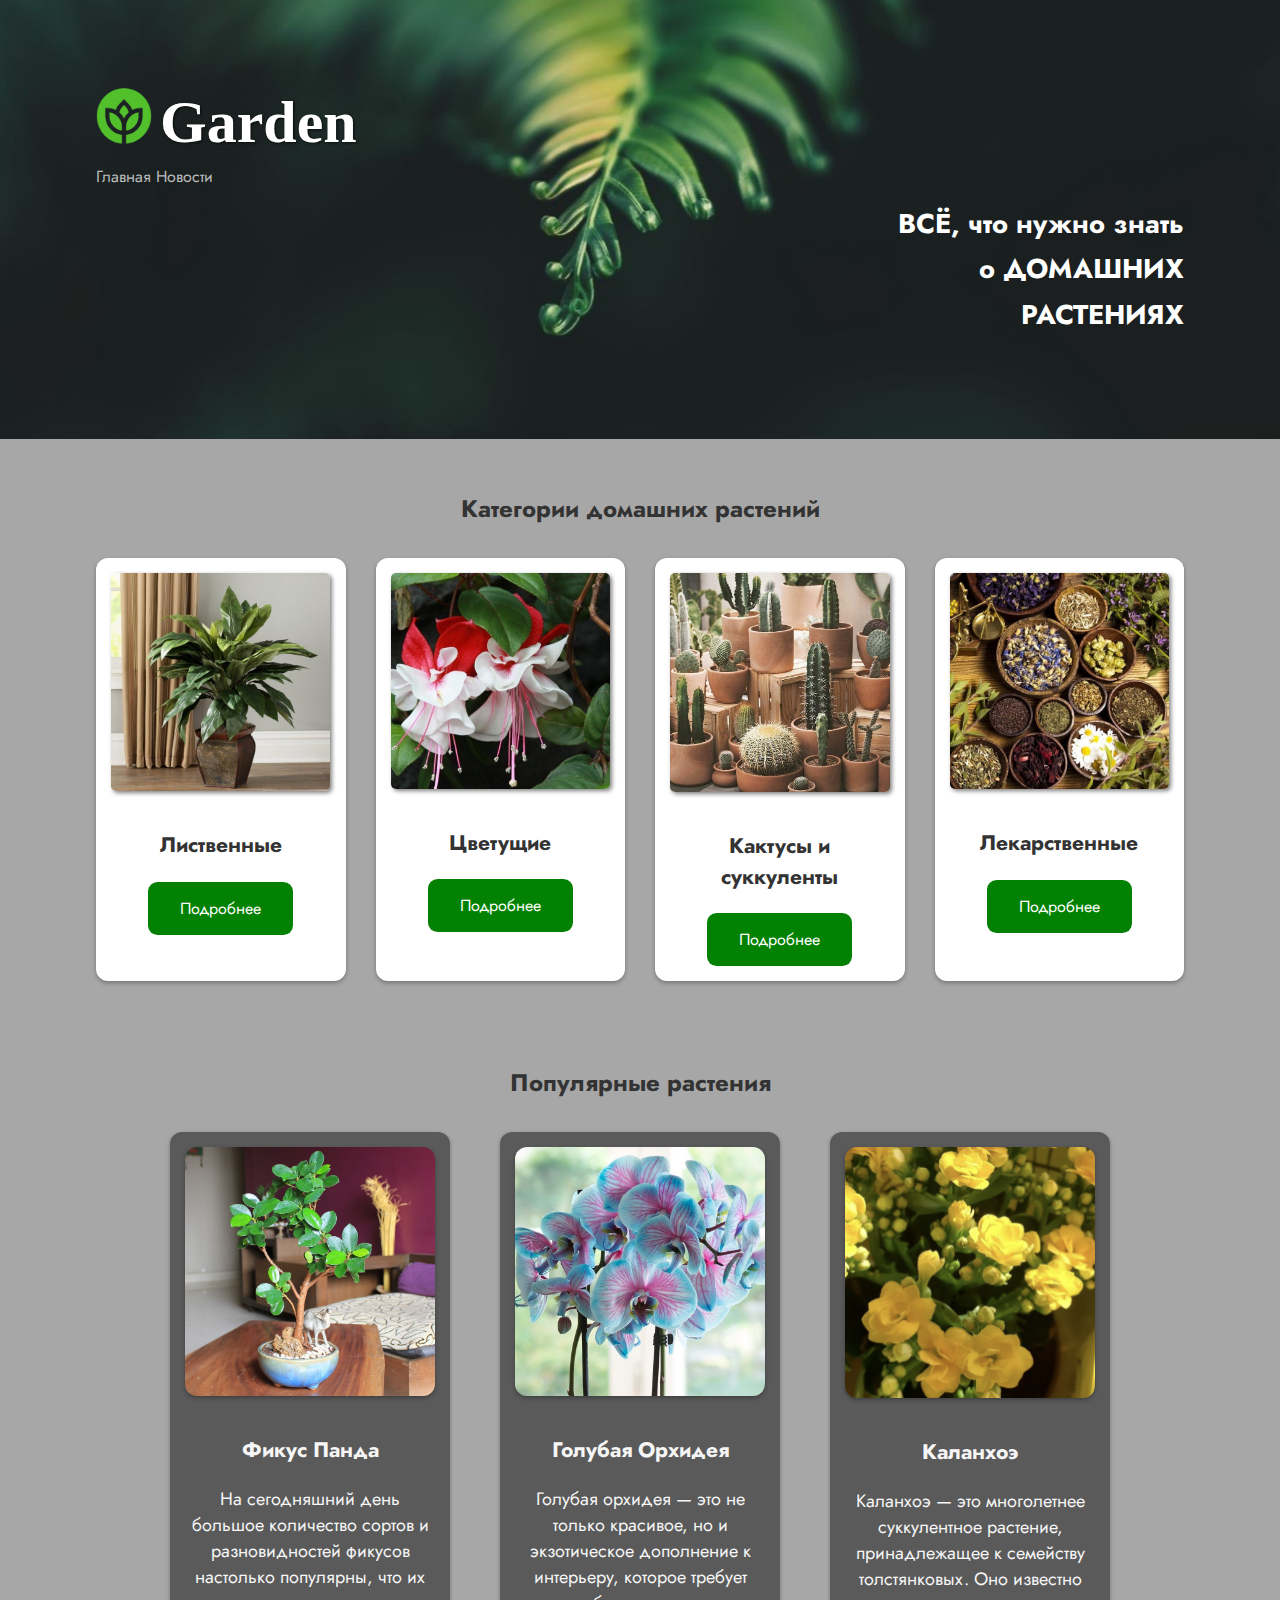
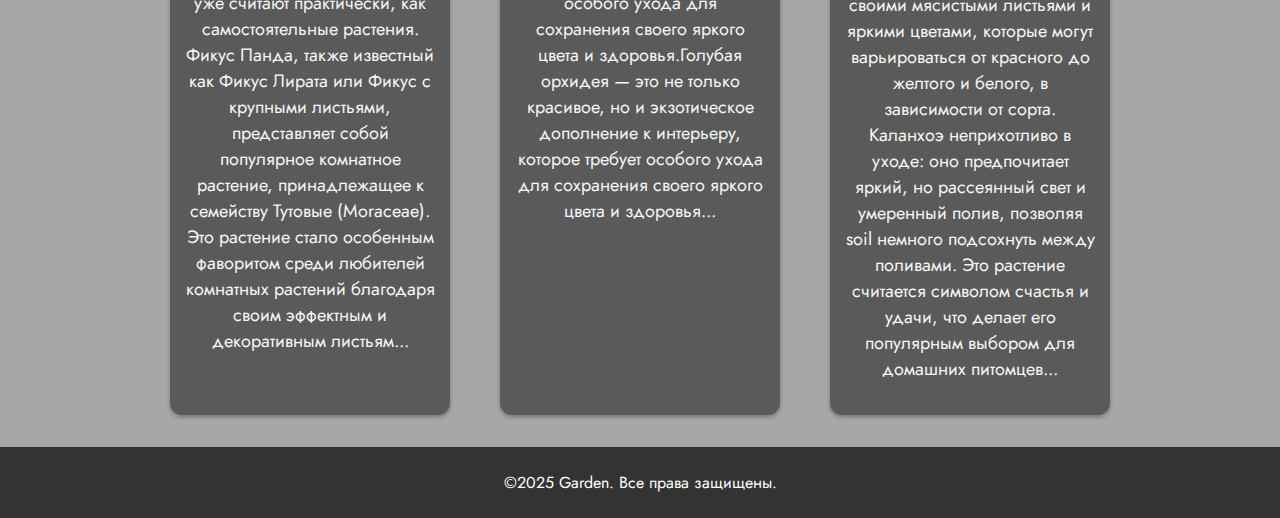
==== index.html @ 59603a70 "course2" ====
<!DOCTYPE html>
<html lang="ru">
<head>
    <meta charset="UTF-8">
    <meta name="viewport" content="width=device-width, initial-scale=1.0">
    <title>Garden</title>
    <link rel="preconnect" href="https://fonts.googleapis.com">
    <link rel="preconnect" href="https://fonts.gstatic.com" crossorigin>
    <link href="https://fonts.googleapis.com/css2?family=Jost:ital,wght@0,100..900;1,100..900&display=swap" rel="stylesheet">
    <link rel="stylesheet" href="style.css">
    <link rel="icon" href="logo.png" type="logo">
</head>
<body>
    <header class="border">
        <div class="container">
            <div class="imagedragons">
                <img src="logo.png" alt="Логотип">
                <h1>Garden</h1>
            </div>
            <nav>
                <a href="index.html">Главная</a>
                <a href="news.html">Новости</a>
            </nav>
            <div class="prosto">
                <h3>ВСЁ, что нужно знать</h3>
                <h3>о ДОМАШНИХ</h3>
                <h3>РАСТЕНИЯХ</h3>
            </div>
        </div>
    </header>

    <main>
        <section class="popular">
            <div class="container">
                <h2>Категории домашних растений</h2>
                <div class="plant-list">
                    <div class="plant-card">
                        <img src="лиственнное.jpg" alt="Растение 1">
                        <h3>Лиственные</h3>
                        <p></p>
                        <a href="listv.html">Подробнее</a>
                    </div>
                    <div class="plant-card2">
                        <img src="цветущие.jpg" alt="Растение 2">
                        <h3>Цветущие</h3>
                        <p></p>
                        <a href="listv2.html">Подробнее</a>
                    </div>
                    <div class="plant-card3">
                        <img src="кактусы.jpg" alt="Растение 3">
                        <h3>Кактусы и суккуленты</h3>
                        <p></p>
                        <a href="listv3.html">Подробнее</a>
                    </div>
                    <div class="plant-card4">
                        <img src="лечебные.jpeg" alt="Растение 3">
                        <h3>Лекарственные</h3>
                        <p></p>
                        <a href="listv4.html">Подробнее</a>
                    </div>
                </div>
            </div>
        </section>

        <section class="popular">
            <div class="container">
                <h2>Популярные растения</h2>
                <div class="plant-list1">
                    <div class="plant-card1">
                        <img src="фикус.jpg" alt="Растение 1">
                        <h3>Фикус Панда</h3>
                        <p>На сегодняшний день большое количество сортов и разновидностей фикусов настолько популярны, что их уже считают практически, как самостоятельные растения. Фикус Панда, также известный как Фикус Лирата или Фикус с крупными листьями, представляет собой популярное комнатное растение, принадлежащее к семейству Тутовые (Moraceae). Это растение стало особенным фаворитом среди любителей комнатных растений благодаря своим эффектным и декоративным листьям...</p>
                    </div>
                    <div class="plant-card21">
                        <img src="архидея.jpg" alt="Растение 2">
                        <h3>Голубая Орхидея</h3>
                        <p>Голубая орхидея — это не только красивое, но и экзотическое дополнение к интерьеру, которое требует особого ухода для сохранения своего яркого цвета и здоровья.Голубая орхидея — это не только красивое, но и экзотическое дополнение к интерьеру, которое требует особого ухода для сохранения своего яркого цвета и здоровья...</p>
                    </div>
                    <div class="plant-card31">
                        <img src="каланхоэ.png" alt="Растение 3">
                        <h3>Каланхоэ</h3>
                        <p>Каланхоэ — это многолетнее суккулентное растение, принадлежащее к семейству толстянковых. Оно известно своими мясистыми листьями и яркими цветами, которые могут варьироваться от красного до желтого и белого, в зависимости от сорта. Каланхоэ неприхотливо в уходе: оно предпочитает яркий, но рассеянный свет и умеренный полив, позволяя soil немного подсохнуть между поливами. Это растение считается символом счастья и удачи, что делает его популярным выбором для домашних питомцев...</p>
                    </div>
                </div>
            </div>
        </section>
    </main>

    <footer>
        <div class="container">
            <p>&copy;2025 Garden. Все права защищены.</p>
        </div>
    </footer>
</body>
</html>
---- style.css ----
body {
    margin: 0;
    padding: 0;
    background-color: #f4f4f4;
    color: #333;
    font-family: 'Jost', sans-serif;
}

.container {
    width: 85%;
    margin: 0 auto;
    max-width: 1300px;
}

a {
    text-decoration: none;
    color: #007BFF;
}

a:hover {
    text-decoration: underline;
}

.border img {
    height: 3.5rem;
    width: 3.5rem;
}

.imagedragons {
    display: flex;
    flex-direction: row;
}

.imagedragons h1 {
    margin-left: 8px;
    font-size: 60px;
    font-family:'Times New Roman', Times, serif;
    text-shadow: 1px 1px 3px rgba(0, 0, 0, 0.7);
}

.prosto h3{
    color: #ffffff;
    text-align: right;
    margin-left: 4rem;
    line-height: 18px;
    font-size: 1.7rem;
}

header {
    background-image: url("plant_leaf_carved_137253_1920x1080.jpg");
    background-repeat: no-repeat;
    background-size: cover;
    color: white;
    padding: 5.5rem 0;
}

header h1 {
    margin: 0;
    font-size: 4rem;
}

header nav {
    margin-top: 0.5rem;
}

header nav a {
    color: #bcbcbc;
    margin-left: 0rem; /*хуйня для дибилов нахуй*/
    line-break: 5rem;
}

main {
    background-color: #a7a7a7;
}

.popular, .news  {
    padding: 2rem 0;
}

.popular h2, .news h2 {
    text-align: center;
    margin-bottom: 2rem;
}

.popular1, .news {
    padding: 2rem 5rem 5% 5rem;
}
  
.popular1 h2, .news h2 {
    text-align: center;
    margin-bottom: 1.5rem;
}
  

.plant-list {
    display: flex;
    justify-content: left;
    flex-wrap: nowrap;
    gap: 30px;
}

.plant-list a {
    background-color: #028102;
    border-radius: 0.6rem;
    border: none;
    color: white;
    padding: 15px 32px;
    text-align: center;
    text-decoration: none;
    display: inline-block;
    font-size: 16px;
    transition: background-color 0.3s ease;
}

.plant-list a:hover {
    background-color: #025202;
}

.plant-card {
    background: #fff;
    border-radius: 12px;
    padding: 15px;
    width: 250px;
    box-shadow: 0 2px 4px rgba(0, 0, 0, 0.3);
    text-align: center;
    font-size: 18px;
}

.plant-card2 {
    background: #fff;
    border-radius: 12px;
    padding: 15px;
    width: 250px;
    box-shadow: 0 2px 4px rgba(0, 0, 0, 0.3);
    text-align: center;
    font-size: 18px;
}

.plant-card3 {
    background: #fff;
    border-radius: 12px;
    padding: 15px;
    width: 250px;
    box-shadow: 0 2px 4px rgba(0, 0, 0, 0.3);
    text-align: center;
    font-size: 18px;
}

.plant-card4 {
    background: #fff;
    border-radius: 12px;
    padding: 15px;
    width: 250px;
    box-shadow: 0 2px 4px rgba(0, 0, 0, 0.3);
    text-align: center;
    font-size: 18px;
}



.plant-list1 {
    display: flex;
    justify-content: center;
    flex-wrap: nowrap;
    gap: 50px;
}
.plant-card1 {
    background: #5a5a5a;
    border-radius: 12px;
    padding: 15px;
    width: 250px;
    box-shadow: 0 2px 4px rgba(0, 0, 0, 0.3);
    text-align: center;
    font-size: 18px;
    color: #f6f6f6;
}
.plant-card21 {
    background: #5a5a5a;
    border-radius: 12px;
    padding: 15px;
    width: 250px;
    box-shadow: 0 2px 4px rgba(0, 0, 0, 0.3);
    text-align: center;
    font-size: 18px;
    color: #f6f6f6;
}
.plant-card31 {
    background: #5a5a5a;
    border-radius: 12px;
    padding: 15px;
    width: 250px;
    box-shadow: 0 2px 4px rgba(0, 0, 0, 0.3);
    text-align: center;
    font-size: 18px;
    color: #f6f6f6;
}
.plant-card1 img {
    max-width: 100%;
    height: auto;
    border-radius: 12px;
    margin-bottom: 10px;
    box-shadow: 0 2px 4px rgba(0, 0, 0, 0.3);
}
.plant-card21 img {
    max-width: 100%;
    height: auto;
    border-radius: 12px;
    margin-bottom: 10px;
    box-shadow: 0 2px 4px rgba(0, 0, 0, 0.3);
}
.plant-card31 img {
    max-width: 100%;
    height: auto;
    border-radius: 12px;
    margin-bottom: 10px;
    box-shadow: 0 2px 4px rgba(0, 0, 0, 0.3);
}



.plant-card img {
    max-width: 100%;
    height: auto;
    border-radius: 5px;
    margin-bottom: 10px;
    box-shadow: 2px 2px 4px rgba(0, 0, 0, 0.5);
}

.plant-card2 img {
    max-width: 100%;
    height: auto;
    border-radius: 5px;
    margin-bottom: 10px;
    box-shadow: 2px 2px 4px rgba(0, 0, 0, 0.5);
}

.plant-card3 img {
    max-width: 100%;
    height: auto;
    border-radius: 5px;
    margin-bottom: 10px;
    box-shadow: 2px 2px 4px rgba(0, 0, 0, 0.5);
}

.plant-card4 img {
    max-width: 100%;
    height: auto;
    border-radius: 5px;
    margin-bottom: 10px;
    box-shadow: 2px 2px 4px rgba(0, 0, 0, 0.5);
}

.news-list {
    display: flex;
    justify-content: space-around;
    flex-wrap: wrap;
    gap: 30px;
}

.news-item {
    background: #fff;
    border-radius: 15px;
    padding: 15px;
    width: 450px;
    box-shadow: 1px 2px 4px rgba(0, 0, 0, 0.3);
}

.news-item a {
    background-color: #028102;
    border-radius: 0.4rem;
    border: none;
    color: white;
    padding: 15px 32px;
    text-align: center;
    text-decoration: none;
    display: inline-block;
    font-size: 18px;
    box-shadow: 1px 2px 4px rgba(0, 0, 0, 0.3);
    font-family: 'Jost', sans-serif;
    transition: background-color 0.3s ease;
}

.news-item a:hover{
    background-color: #005500;
}

.news-item h3{
    font-size: 1.5rem;
}

footer {
    background: #333;
    color: white;
    text-align: center;
    padding: 0.5rem 0;
}

.popular1 .container{
    background-color: white;
    width: 85%;
    margin: 20px 20px;
    max-width: 1300px;
    padding: 30px;
    border-radius: 20px;
    text-indent: 20px;
    text-align: justify;
}
.popular1 .container img{
    height: 300px;
    width: 400px;
    float: left;
    margin-right: 40px;
    margin-top: 40px;
    border-radius: 15px;
    box-shadow: 1px 2px 4px rgba(0, 0, 0, 0.5);
}

.popular1 .container p{
    font-size: 20px;
}

.popular1 .container1{
    background-color: white;
    width: 85%;
    max-width: 1300px;
    border-radius: 20px;
}

.popular1 .container1 img{
    height: 200px;
    width: 300px;
    float: right;
    margin-left: 40px;
    border-radius: 15px;
    box-shadow: 1px 2px 4px rgba(0, 0, 0, 0.5);
    margin-bottom: 25px;
}

.popular1 .container1 p{
    font-size: 19px;
}
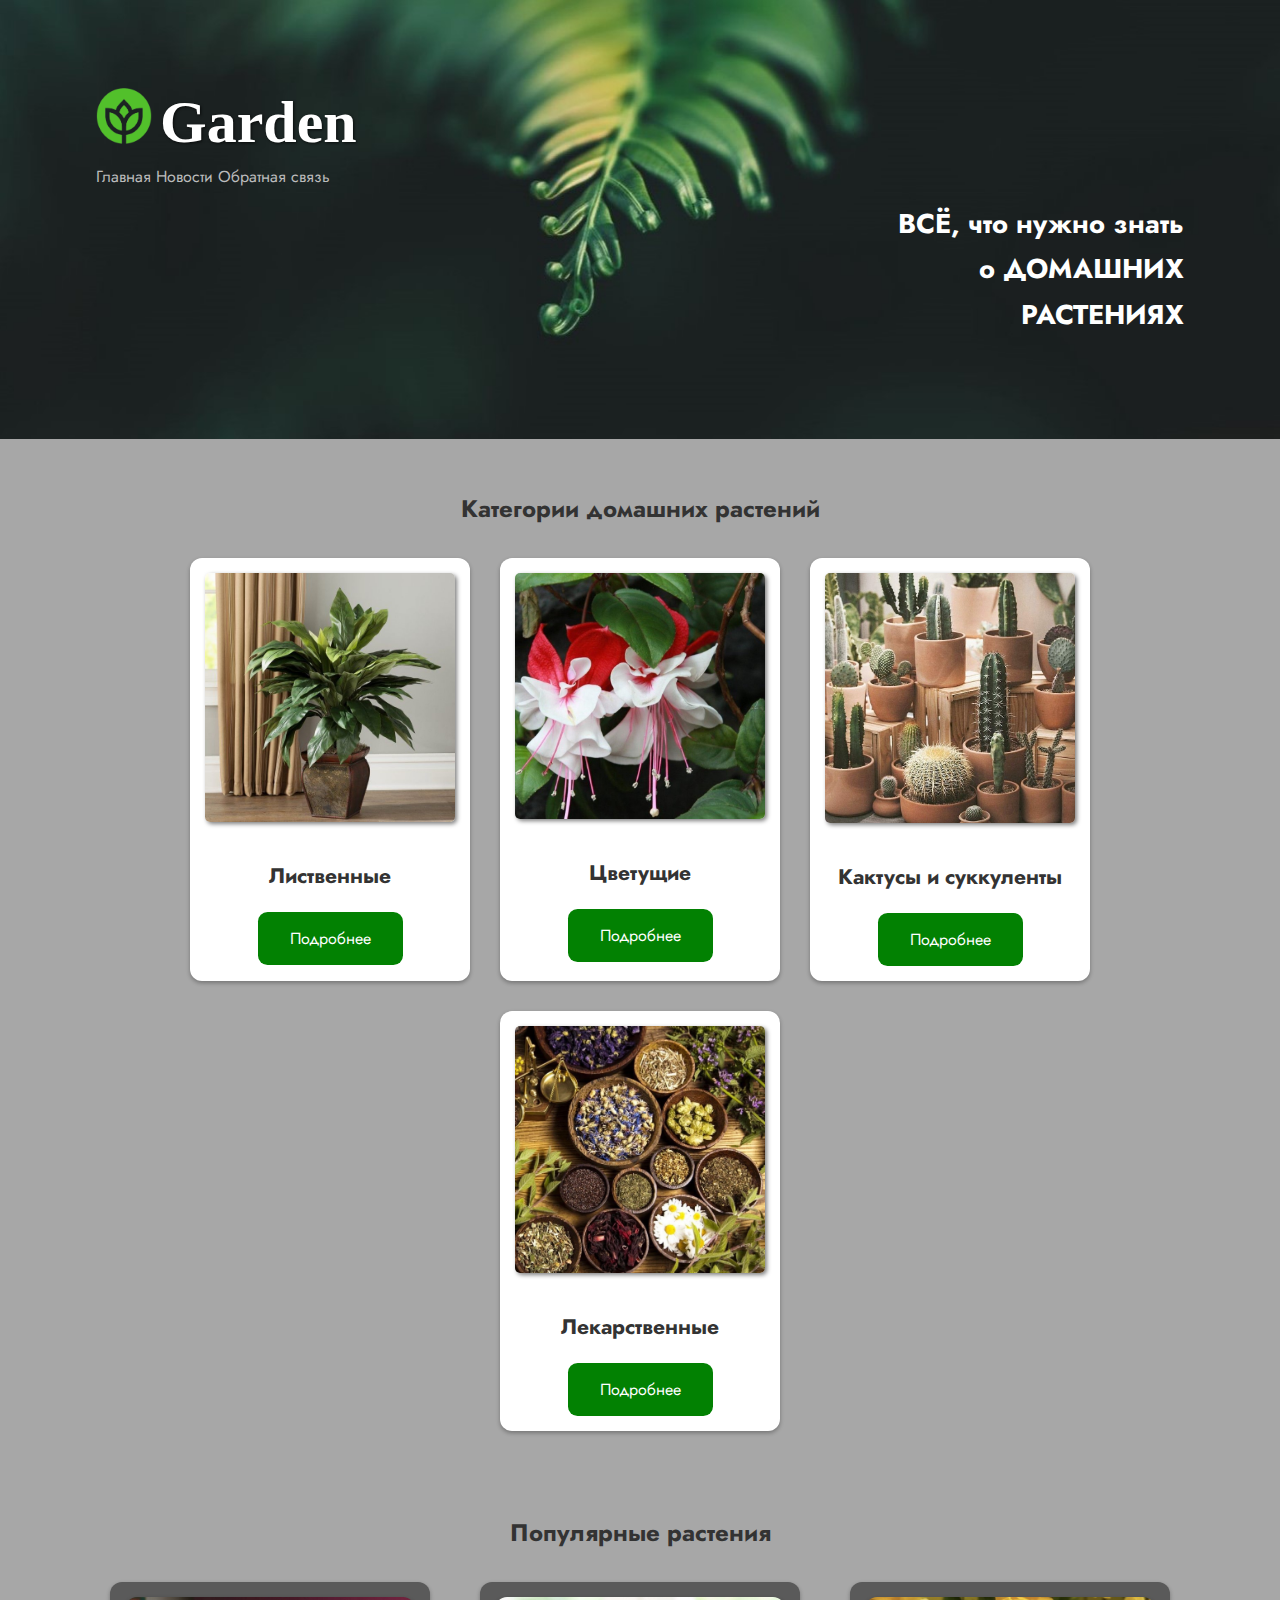
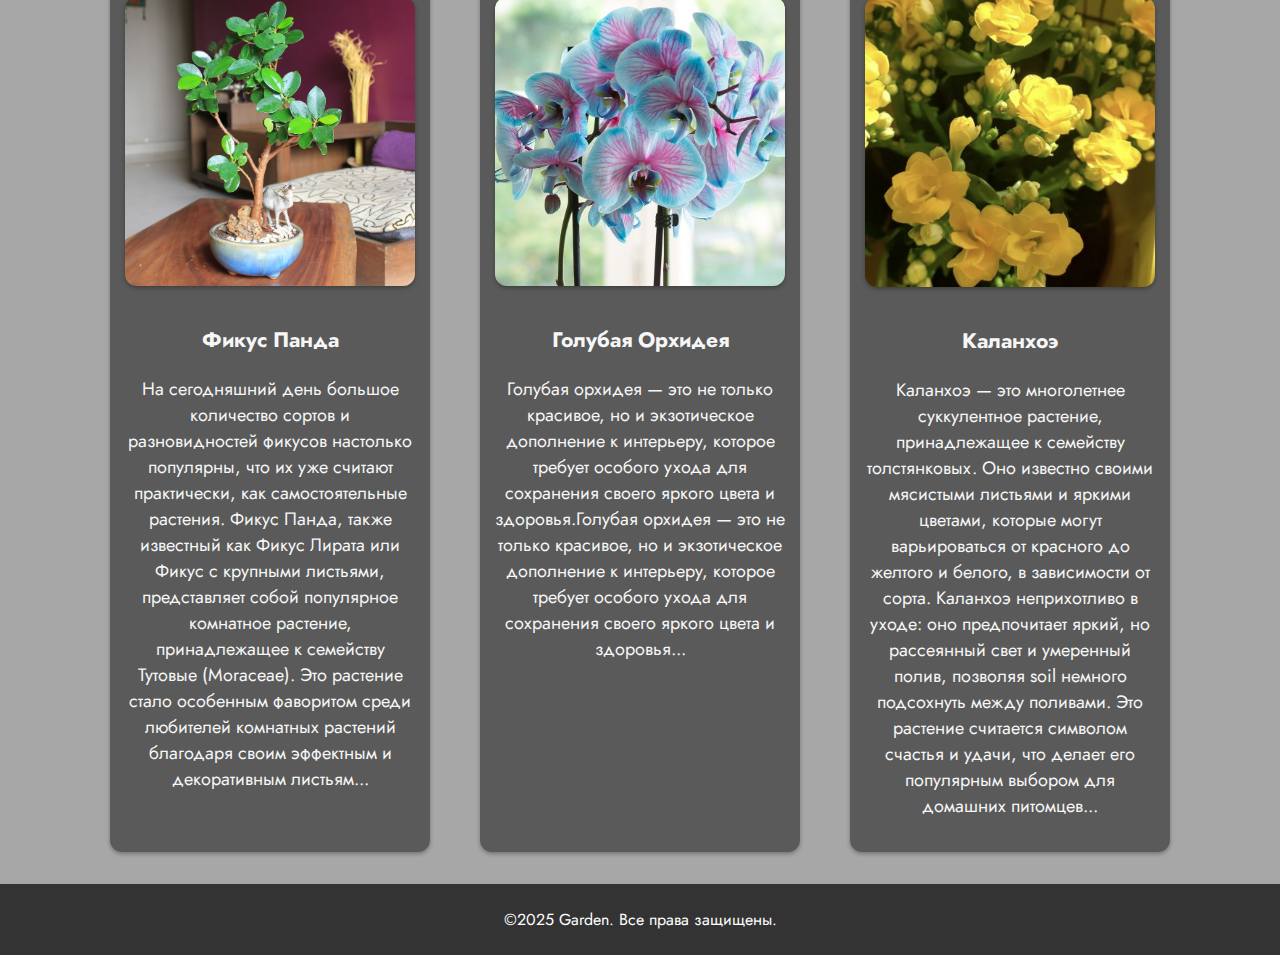
==== commit ff930f20: "course4" ====
--- a/index.html
+++ b/index.html
@@ -20,6 +20,7 @@
             <nav>
                 <a href="index.html">Главная</a>
                 <a href="news.html">Новости</a>
+                <a href="otz.html">Обратная связь</a>
             </nav>
             <div class="prosto">
                 <h3>ВСЁ, что нужно знать</h3>
--- a/style.css
+++ b/style.css
@@ -65,7 +65,7 @@
 
 header nav a {
     color: #bcbcbc;
-    margin-left: 0rem; /*хуйня для дибилов нахуй*/
+    margin-left: 0rem; 
     line-break: 5rem;
 }
 
@@ -94,8 +94,8 @@
 
 .plant-list {
     display: flex;
-    justify-content: left;
-    flex-wrap: nowrap;
+    justify-content: center;
+    flex-wrap: wrap;
     gap: 30px;
 }
 
@@ -161,14 +161,14 @@
 .plant-list1 {
     display: flex;
     justify-content: center;
-    flex-wrap: nowrap;
+    flex-wrap: wrap;
     gap: 50px;
 }
 .plant-card1 {
     background: #5a5a5a;
     border-radius: 12px;
     padding: 15px;
-    width: 250px;
+    width: 290px;
     box-shadow: 0 2px 4px rgba(0, 0, 0, 0.3);
     text-align: center;
     font-size: 18px;
@@ -178,7 +178,7 @@
     background: #5a5a5a;
     border-radius: 12px;
     padding: 15px;
-    width: 250px;
+    width: 290px;
     box-shadow: 0 2px 4px rgba(0, 0, 0, 0.3);
     text-align: center;
     font-size: 18px;
@@ -188,7 +188,7 @@
     background: #5a5a5a;
     border-radius: 12px;
     padding: 15px;
-    width: 250px;
+    width: 290px;
     box-shadow: 0 2px 4px rgba(0, 0, 0, 0.3);
     text-align: center;
     font-size: 18px;
@@ -338,4 +338,195 @@
 
 .popular1 .container1 p{
     font-size: 19px;
+}
+
+
+.popular1 .container2{
+    background-color: white;
+    width: 85%;
+    margin: 20px 20px;
+    max-width: 1300px;
+    padding: 30px;
+    border-radius: 20px;
+    text-indent: 20px;
+    text-align: justify;
+}
+
+.popular1 .container2 img{
+    height: 400px;
+    width: 400px;
+    float: left;
+    margin-right: 40px;
+    border-radius: 15px;
+    box-shadow: 1px 2px 4px rgba(0, 0, 0, 0.5);
+    margin-bottom: 25px;
+}
+
+.popular1 .container2 p{
+    font-size: 19px;
+}
+
+
+.popular1 .container3{
+    background-color: white;
+    width: 85%;
+    max-width: 1300px;
+    border-radius: 20px;
+}
+
+.popular1 .container3 img{
+    height: 300px;
+    width: 200px;
+    float: right;
+    margin-left: 40px;
+    border-radius: 15px;
+    box-shadow: 1px 2px 4px rgba(0, 0, 0, 0.5);
+
+}
+
+.popular1 .container3 p{
+    font-size: 19px;
+}
+
+.popular1 .container4{
+    background-color: white;
+    width: 85%;
+    max-width: 1300px;
+    border-radius: 20px;
+}
+
+.popular1 .container4 img{
+    height: 200px;
+    width: 230px;
+    float: right;
+    margin-left: 40px;
+    border-radius: 15px;
+    box-shadow: 1px 2px 4px rgba(0, 0, 0, 0.5);
+
+}
+
+.popular1 .container4 p{
+    font-size: 19px;
+}
+
+
+.popular1 .container5{
+    background-color: white;
+    width: 85%;
+    max-width: 1300px;
+    border-radius: 20px;
+}
+
+.popular1 .container5 img{
+    height: 200px;
+    width: 300px;
+    float: right;
+    margin-left: 40px;
+    border-radius: 15px;
+    box-shadow: 1px 2px 4px rgba(0, 0, 0, 0.5);
+
+}
+
+.popular1 .container5 p{
+    font-size: 19px;
+}
+
+.otz {
+    background-color: #a7a7a7;
+    display: flex;
+    justify-content: center;
+    align-items: center;
+    height: 100vh;
+    margin: 0;
+}
+
+.feedback-form {
+    background-color: #f4f4f4;
+    padding: 20px;
+    border-radius: 15px;
+    box-shadow: 0 0 10px rgba(0, 0, 0, 0.5);
+    width: 100%;
+    max-width: 400px;
+}
+
+.feedback-form h2 {
+    text-align: center;
+    margin-bottom: 20px;
+    color: #333;
+}
+
+.feedback-form label {
+    display: block;
+    margin-bottom: 4px;
+    color: #555;
+    font-size: 18px;
+}
+
+.feedback-form input[type="text"],
+.feedback-form input[type="email"],
+.feedback-form textarea {
+    width: 100%;
+    padding: 3px;
+    margin-bottom: 15px;
+    border: 1px solid #ccc;
+    border-radius: 5px;
+    font-size: 16px;
+}
+
+.feedback-form textarea {
+    resize: none;
+    height: 200px;
+}
+
+.feedback-form input[type="submit"] {
+    width: 100%;
+    padding: 10px;
+    background-color: #28a745;
+    border: none;
+    border-radius: 10px;
+    color: #fff;
+    font-size: 16px;
+    cursor: pointer;
+    transition: background-color 0.3s ease;
+}
+
+.feedback-form input[type="submit"]:hover {
+    background-color: #218838;
+}
+
+.feedback-form .rating {
+    display: flex;
+    justify-content:space-between;
+    margin-bottom: 15px;
+    direction: ltr;
+    flex-direction: row-reverse;
+}
+
+.feedback-form .rating label {
+    cursor: pointer;
+    font-size: 24px;
+    color: #ccc;
+    order: 1;
+}
+
+.feedback-form .rating input[type="radio"] {
+    display: none;
+}
+
+.feedback-form .rating input[type="radio"]:checked ~ label {
+    color: #ffc107;
+}
+
+.feedback-form .rating label:hover,
+.feedback-form .rating label:hover ~ label {
+    color: #ffc107;
+}
+
+.otz1 {
+    background-color: #a7a7a7;
+    display: flex;
+    justify-content: center;
+    align-items: center;
+    height: 35vh;
+    margin: 0;
 }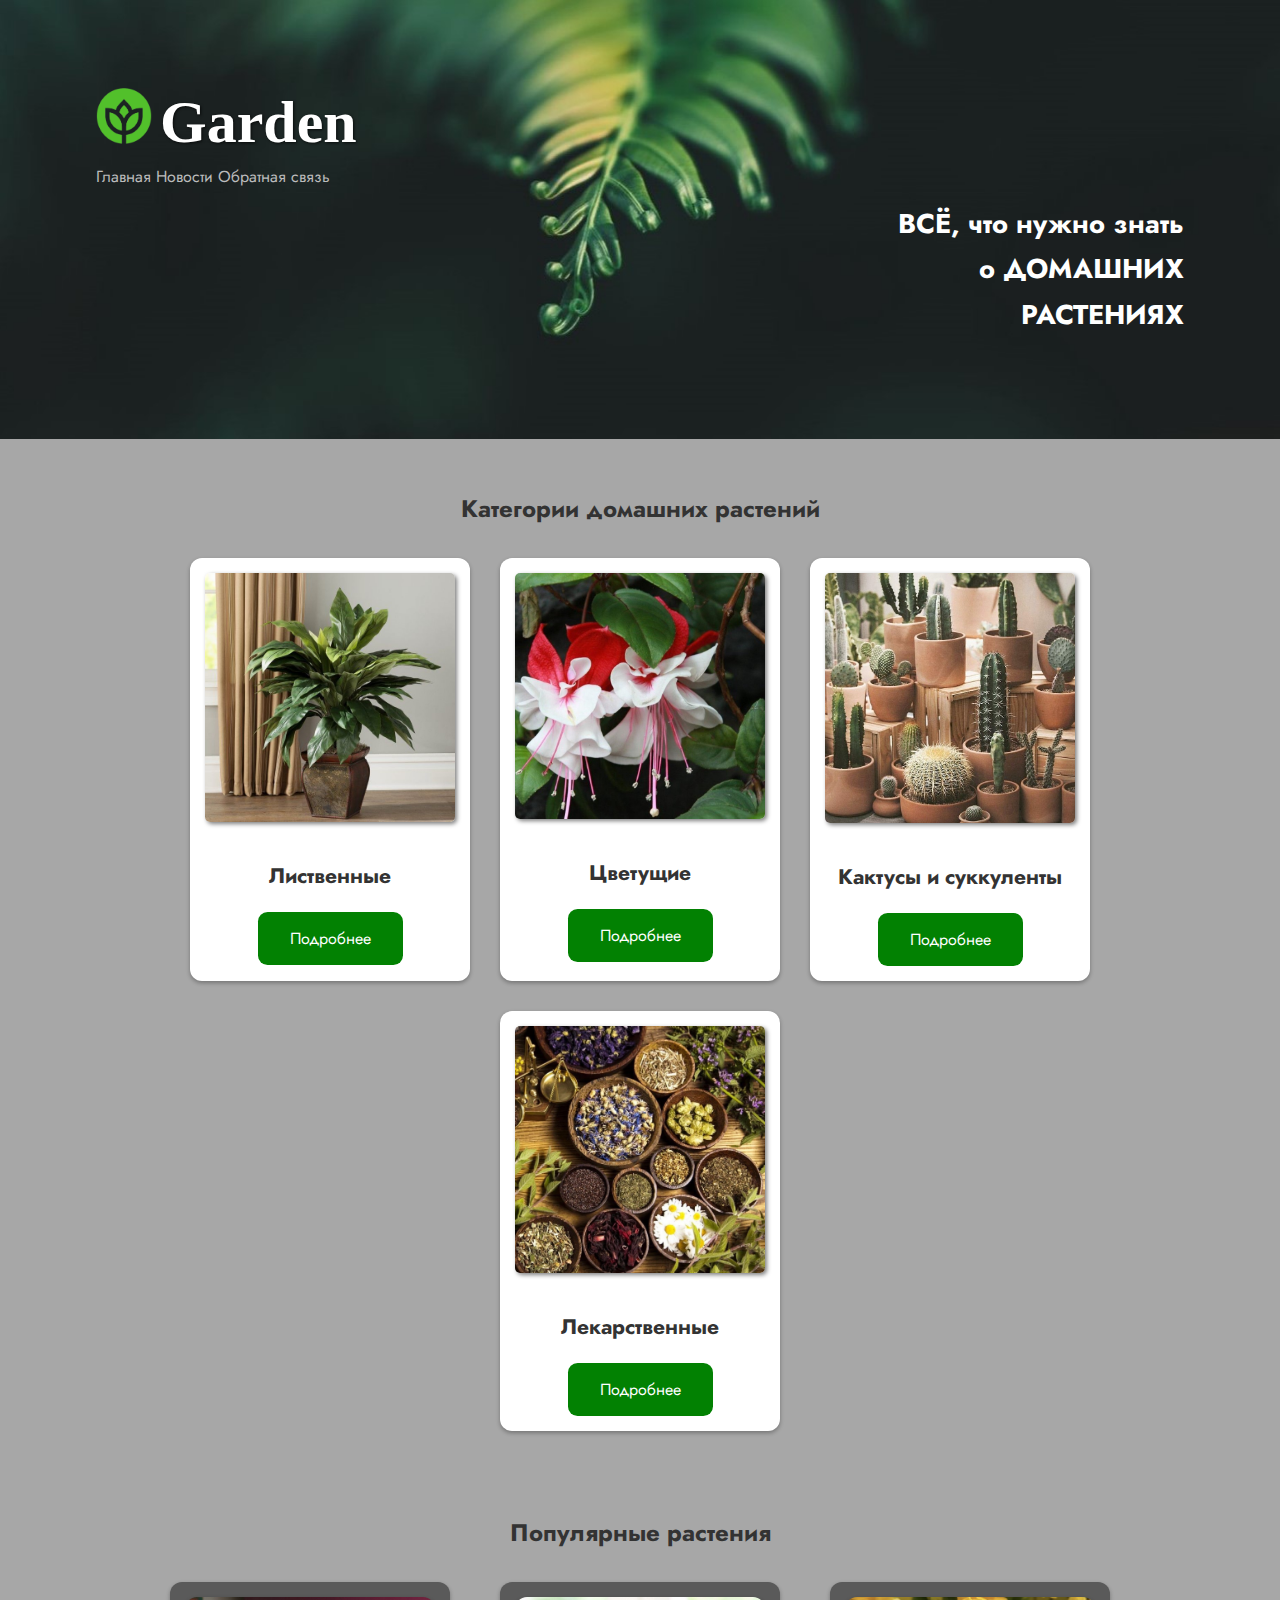
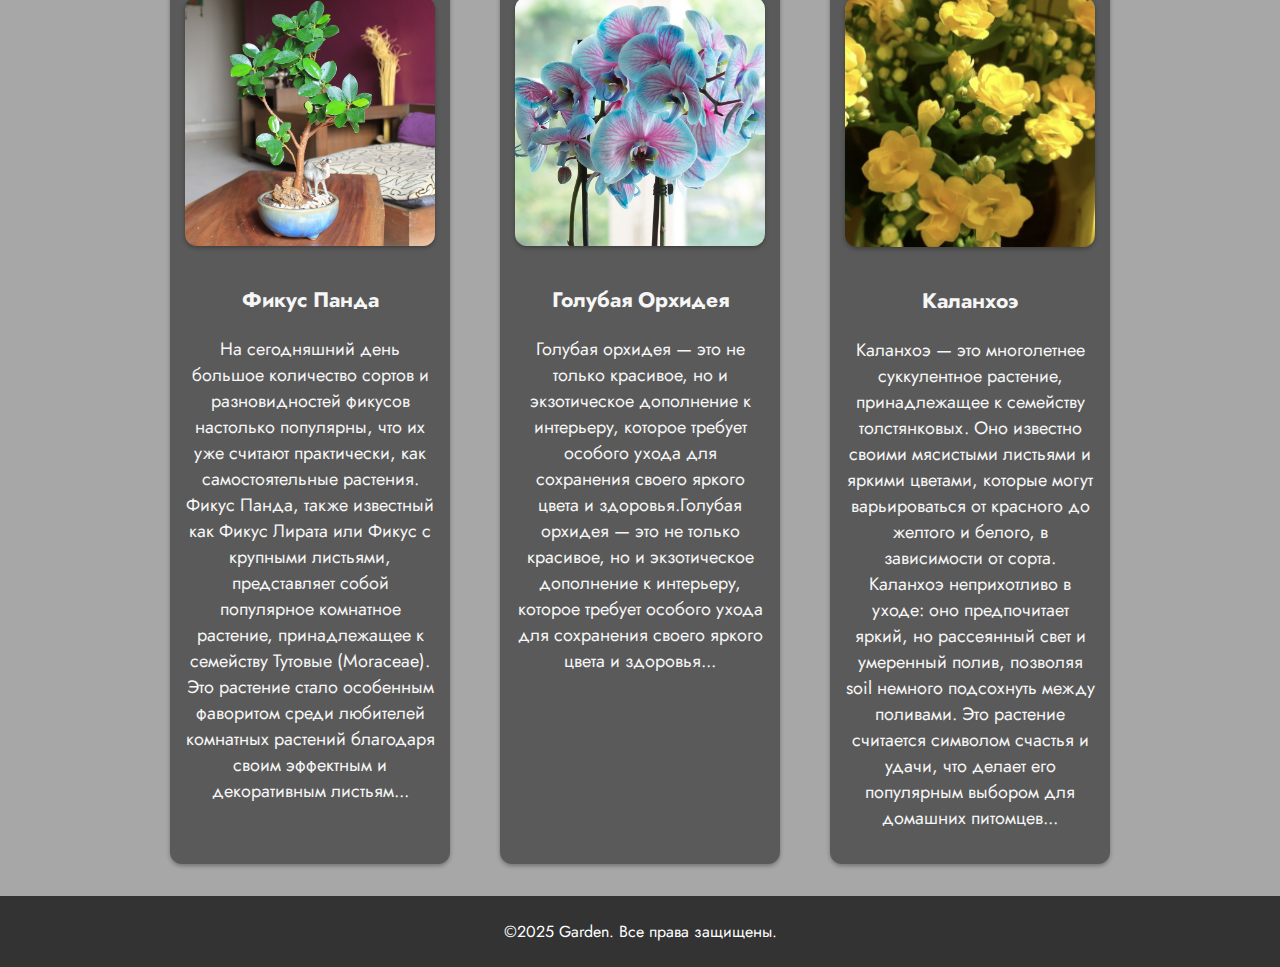
==== commit 738eeff9: "course6" ====
--- a/index.html
+++ b/index.html
@@ -8,7 +8,7 @@
     <link rel="preconnect" href="https://fonts.gstatic.com" crossorigin>
     <link href="https://fonts.googleapis.com/css2?family=Jost:ital,wght@0,100..900;1,100..900&display=swap" rel="stylesheet">
     <link rel="stylesheet" href="style.css">
-    <link rel="icon" href="logo.png" type="logo">
+    <link rel="icon" href="logo.png" type="image/png">
 </head>
 <body>
     <header class="border">
--- a/style.css
+++ b/style.css
@@ -66,7 +66,6 @@
 header nav a {
     color: #bcbcbc;
     margin-left: 0rem; 
-    line-break: 5rem;
 }
 
 main {
@@ -529,4 +528,99 @@
     align-items: center;
     height: 35vh;
     margin: 0;
+}
+
+.container {
+    width: 85%;
+    margin: 0 auto;
+    max-width: 1300px;
+}
+
+@media (max-width: 768px) {
+    header {
+        padding: 3rem 0;
+    }
+
+    header h1 {
+        font-size: 2.5rem;
+    }
+
+    .container {
+        width: 95%;
+    }
+
+    .plant-card, .plant-card1, .plant-card2, .plant-card3, .plant-card4, .plant-card21, .plant-card31 {
+        width: 80%;
+        margin: 10px 0;
+    }
+
+    .news-item {
+        width: 100%;
+    }
+
+    .popular1 .container img, .popular1 .container1 img, .popular1 .container2 img, .popular1 .container3 img, .popular1 .container4 img, .popular1 .container5 img {
+        float: none;
+        width: 100%;
+        height: auto;
+        margin: 10px 0;
+    }
+
+    .feedback-form {
+        width: 90%;
+    }
+}
+
+@media (min-width: 768px) and (max-width: 1024px) {
+    header {
+        padding: 4rem 0;
+    }
+
+    header h1 {
+        font-size: 3rem;
+    }
+
+    .container {
+        width: 90%;
+    }
+
+    .plant-card, .plant-card1, .plant-card2, .plant-card3, .plant-card4, .plant-card21, .plant-card31 {
+        width: 45%;
+    }
+
+    .news-item {
+        width: 80%;
+    }
+
+    .popular1 .container img, .popular1 .container1 img, .popular1 .container2 img, .popular1 .container3 img, .popular1 .container4 img, .popular1 .container5 img {
+        width: 50%;
+        height: auto;
+    }
+}
+
+@media (min-width: 1024px) {
+    header {
+        padding: 5.5rem 0;
+    }
+
+    header h1 {
+        font-size: 4rem;
+    }
+
+    .container {
+        width: 85%;
+        max-width: 1300px;
+    }
+
+    .plant-card, .plant-card1, .plant-card2, .plant-card3, .plant-card4, .plant-card21, .plant-card31 {
+        width: 250px;
+    }
+
+    .news-item {
+        width: 450px;
+    }
+
+    .popular1 .container img, .popular1 .container1 img, .popular1 .container2 img, .popular1 .container3 img, .popular1 .container4 img, .popular1 .container5 img {
+        width: 400px;
+        height: auto;
+    }
 }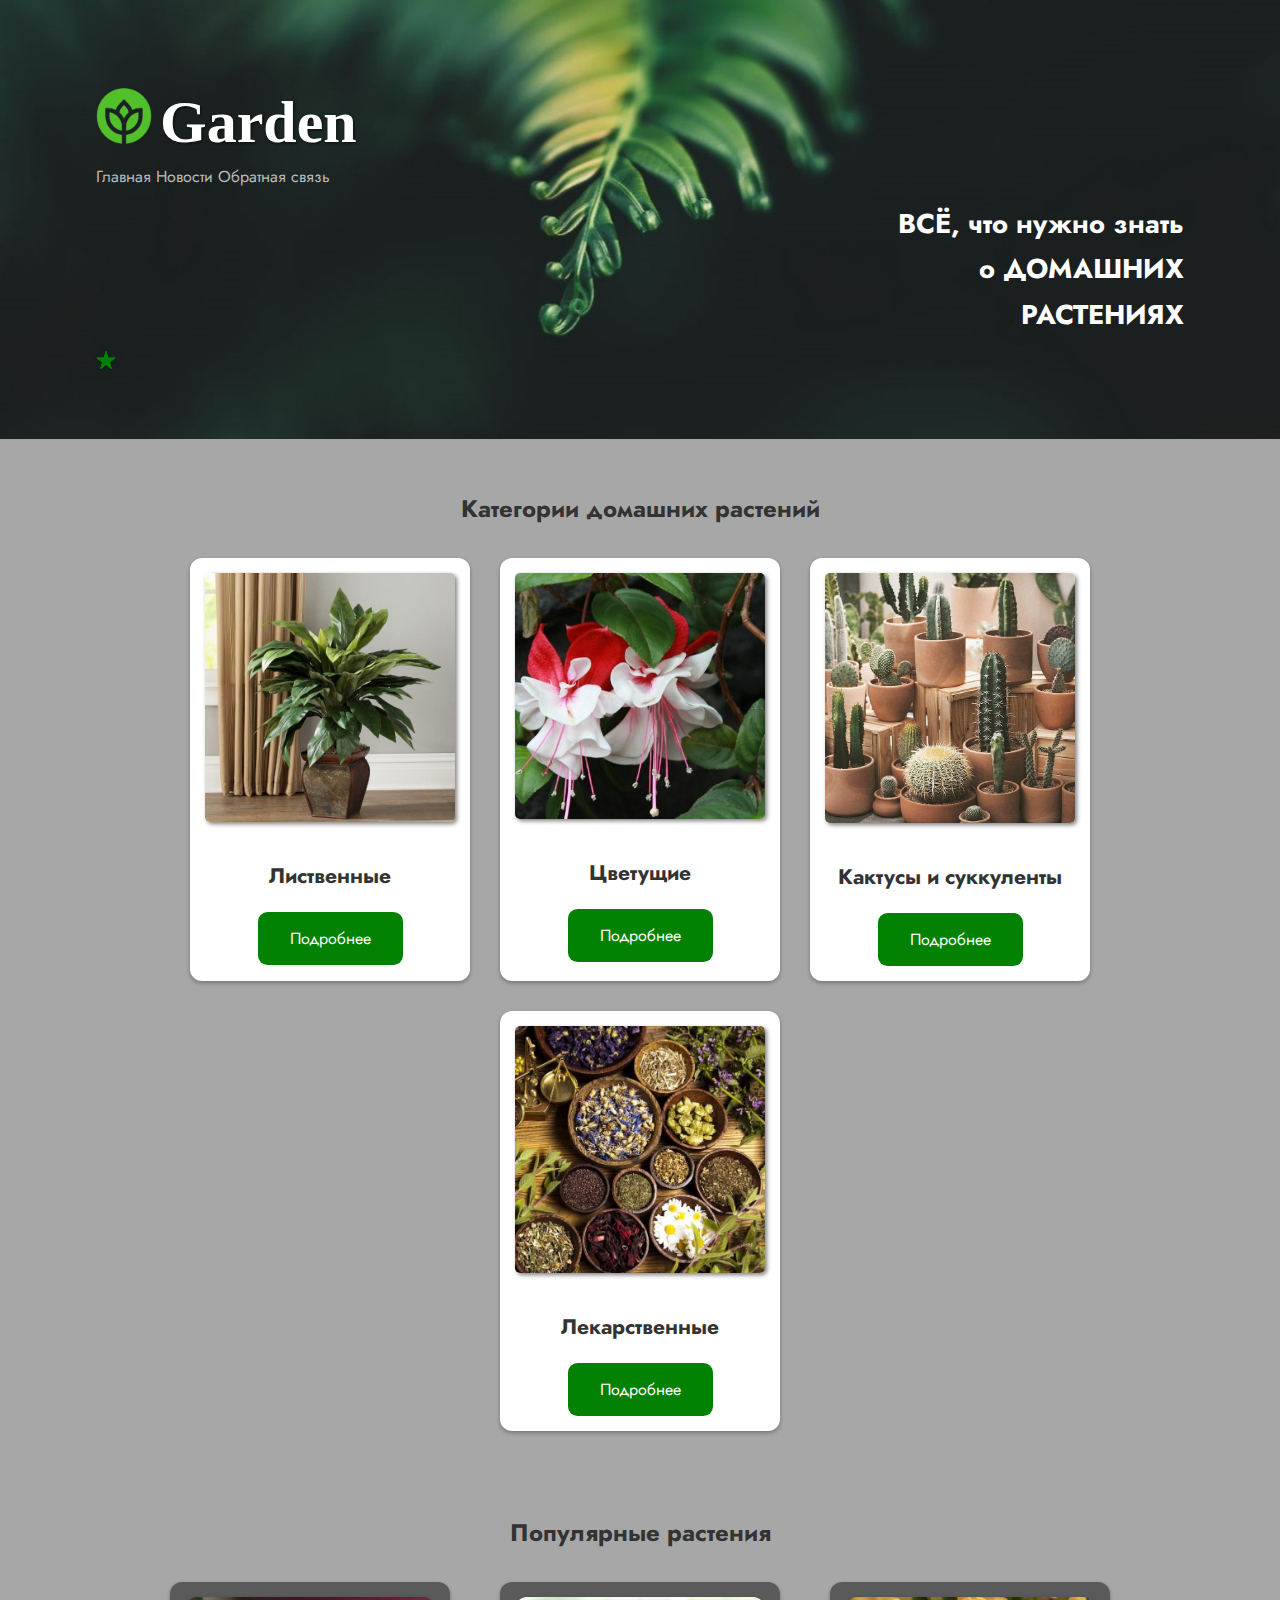
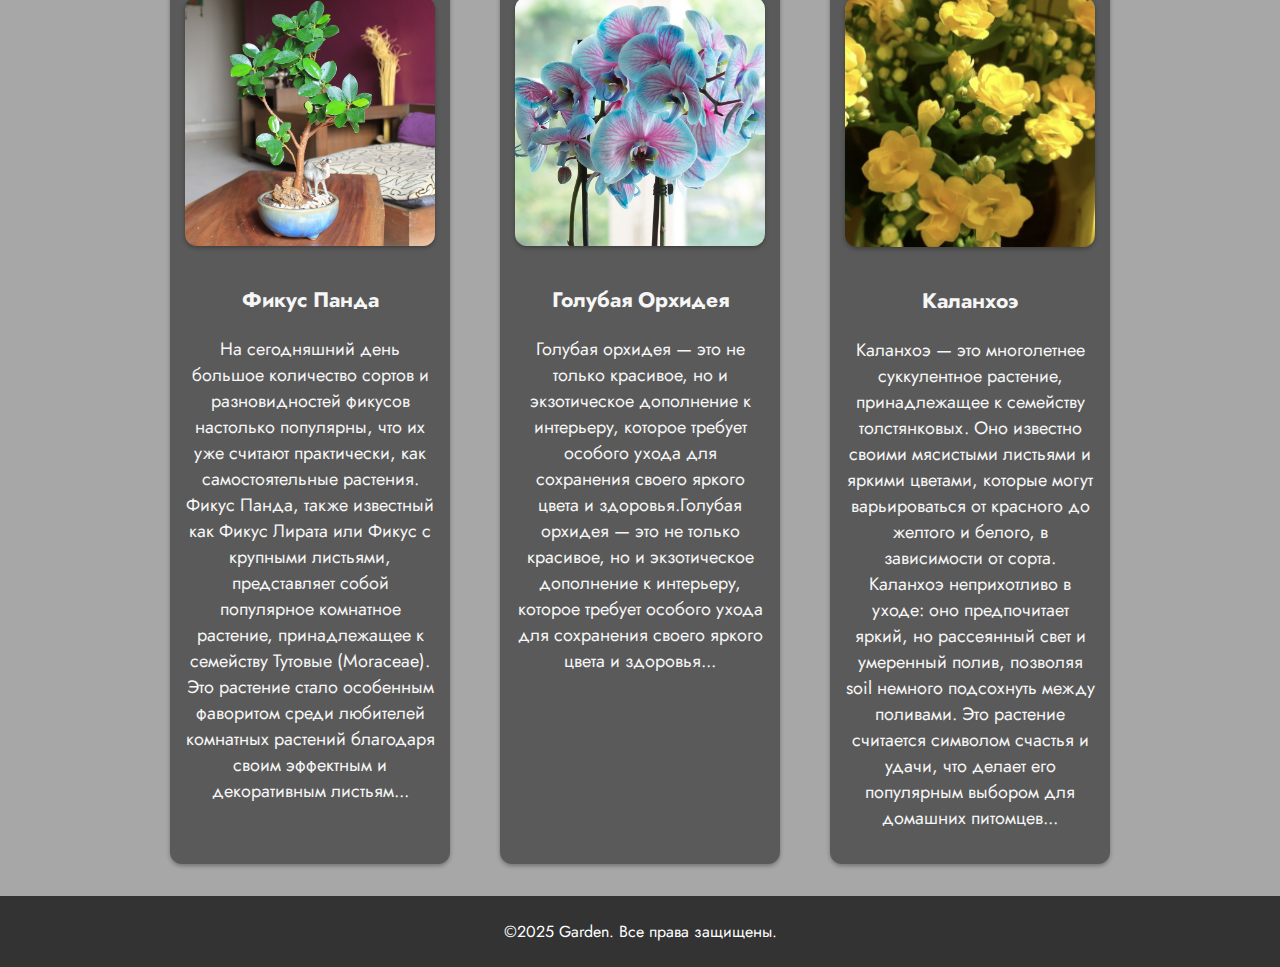
==== commit 956e2448: "course7" ====
--- a/index.html
+++ b/index.html
@@ -26,6 +26,13 @@
                 <h3>ВСЁ, что нужно знать</h3>
                 <h3>о ДОМАШНИХ</h3>
                 <h3>РАСТЕНИЯХ</h3>
+            </div>
+            <div class="star-container">
+                <div class="star star-1"></div>
+                <div class="star star-2"></div>
+                <div class="star star-3"></div>
+                <div class="star star-4"></div>
+                <div class="star star-5"></div>
             </div>
         </div>
     </header>
--- a/style.css
+++ b/style.css
@@ -623,4 +623,40 @@
         width: 400px;
         height: auto;
     }
-}+}
+.star-container {
+    position: relative; 
+}
+
+.star {
+    position: absolute;
+    width: 20px;
+    height: 20px;
+    background-color: green;
+    clip-path: polygon(50% 0%, 61% 35%, 98% 35%, 68% 57%, 79% 91%, 50% 70%, 21% 91%, 32% 57%, 2% 35%, 39% 35%);
+    animation: roll 5s ease-in-out infinite;
+}
+.star-1 {
+    animation-delay: 0s;
+}
+.star-2 {
+    animation-delay: 0.2s;
+}
+.star-3 {
+    animation-delay: 0.4s;
+}
+.star-4 {
+    animation-delay: 0.6s;
+}
+.star-5 {
+    animation-delay: 0.8s;
+}
+
+@keyframes roll {
+    0% {
+        transform: translateX(-120px);
+    }
+    100% {
+        transform: translateX(100vw); 
+    }
+}
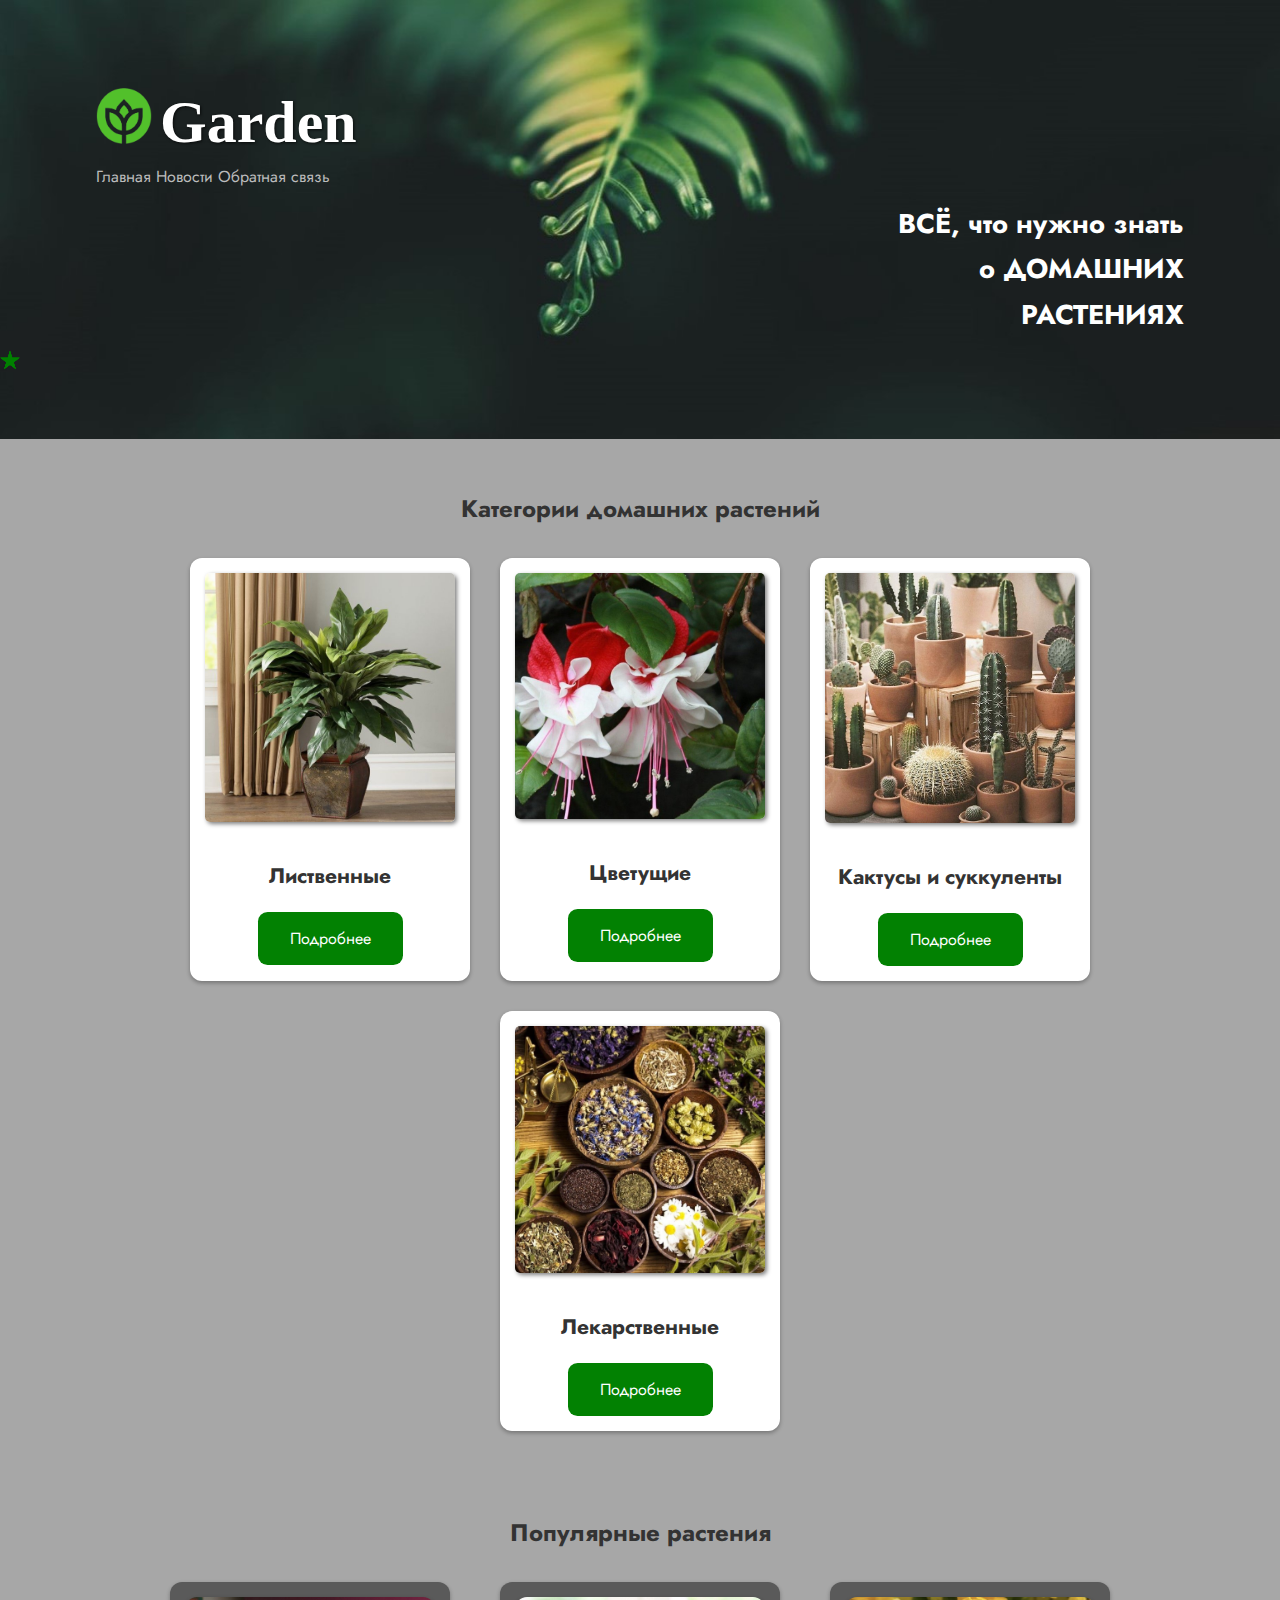
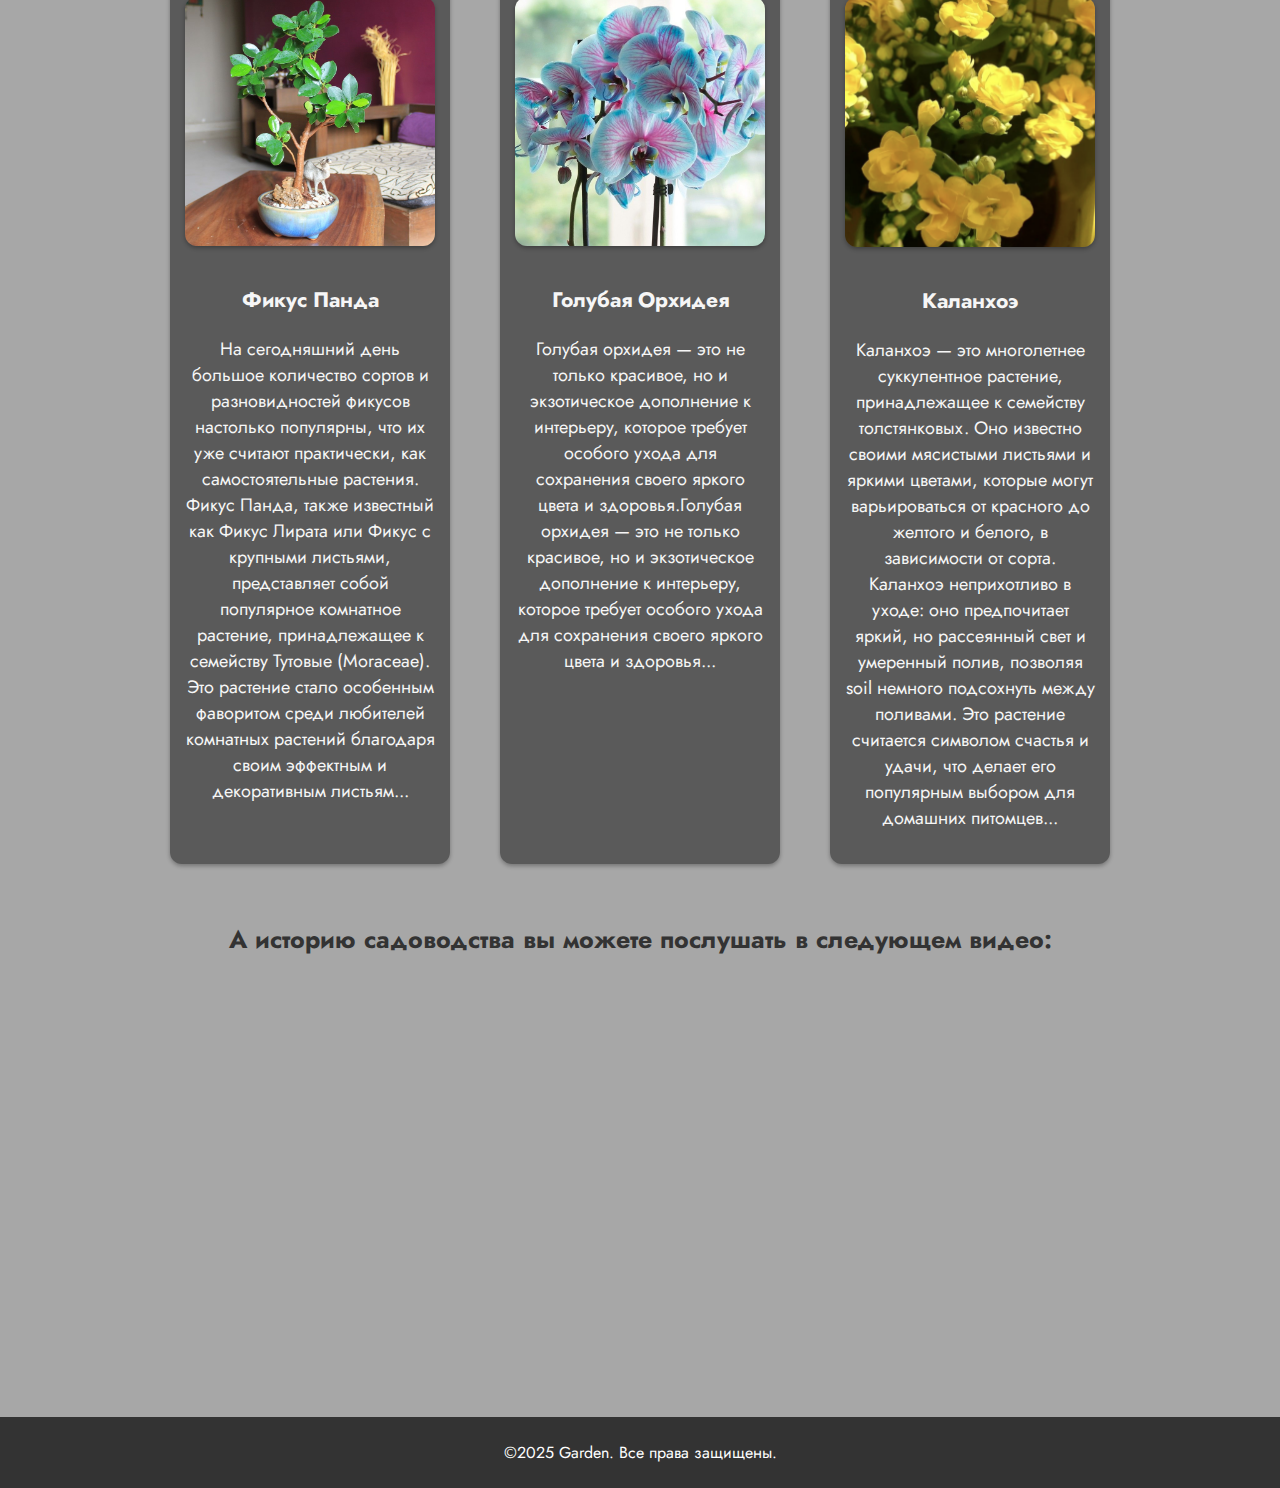
==== commit d3522971: "course9" ====
--- a/index.html
+++ b/index.html
@@ -27,13 +27,13 @@
                 <h3>о ДОМАШНИХ</h3>
                 <h3>РАСТЕНИЯХ</h3>
             </div>
-            <div class="star-container">
-                <div class="star star-1"></div>
-                <div class="star star-2"></div>
-                <div class="star star-3"></div>
-                <div class="star star-4"></div>
-                <div class="star star-5"></div>
-            </div>
+        </div>
+        <div class="star-container">
+            <div class="star star-1"></div>
+            <div class="star star-2"></div>
+            <div class="star star-3"></div>
+            <div class="star star-4"></div>
+            <div class="star star-5"></div>
         </div>
     </header>
 
@@ -92,6 +92,11 @@
                 </div>
             </div>
         </section>
+        
+        <section class="history">
+            <h3>А историю садоводства вы можете послушать в следующем видео:</h3>
+            <iframe width="720" height="405" src="https://rutube.ru/play/embed/9cd992c5b664aa6082fca5727329b5a9/" frameBorder="0" allow="clipboard-write; autoplay" webkitAllowFullScreen mozallowfullscreen allowFullScreen></iframe>
+        </section>
     </main>
 
     <footer>
--- a/style.css
+++ b/style.css
@@ -568,6 +568,10 @@
     .feedback-form {
         width: 90%;
     }
+
+    .history h3,iframe{
+        max-width: 85%;
+    }
 }
 
 @media (min-width: 768px) and (max-width: 1024px) {
@@ -594,6 +598,9 @@
     .popular1 .container img, .popular1 .container1 img, .popular1 .container2 img, .popular1 .container3 img, .popular1 .container4 img, .popular1 .container5 img {
         width: 50%;
         height: auto;
+    }
+    .history h3,iframe{
+        max-width: 85%;
     }
 }
 
@@ -634,7 +641,7 @@
     height: 20px;
     background-color: green;
     clip-path: polygon(50% 0%, 61% 35%, 98% 35%, 68% 57%, 79% 91%, 50% 70%, 21% 91%, 32% 57%, 2% 35%, 39% 35%);
-    animation: roll 5s ease-in-out infinite;
+    animation: roll 4s ease-in-out infinite;
 }
 .star-1 {
     animation-delay: 0s;
@@ -654,9 +661,22 @@
 
 @keyframes roll {
     0% {
-        transform: translateX(-120px);
+        transform: translateX(-10px);
     }
     100% {
         transform: translateX(100vw); 
     }
 }
+
+
+.history{
+    display: flex;
+    align-items: center;
+    flex-direction: column;
+}
+.history h3{
+    font-size: 25px;
+}
+.history iframe{
+    margin-bottom: 30px;
+}
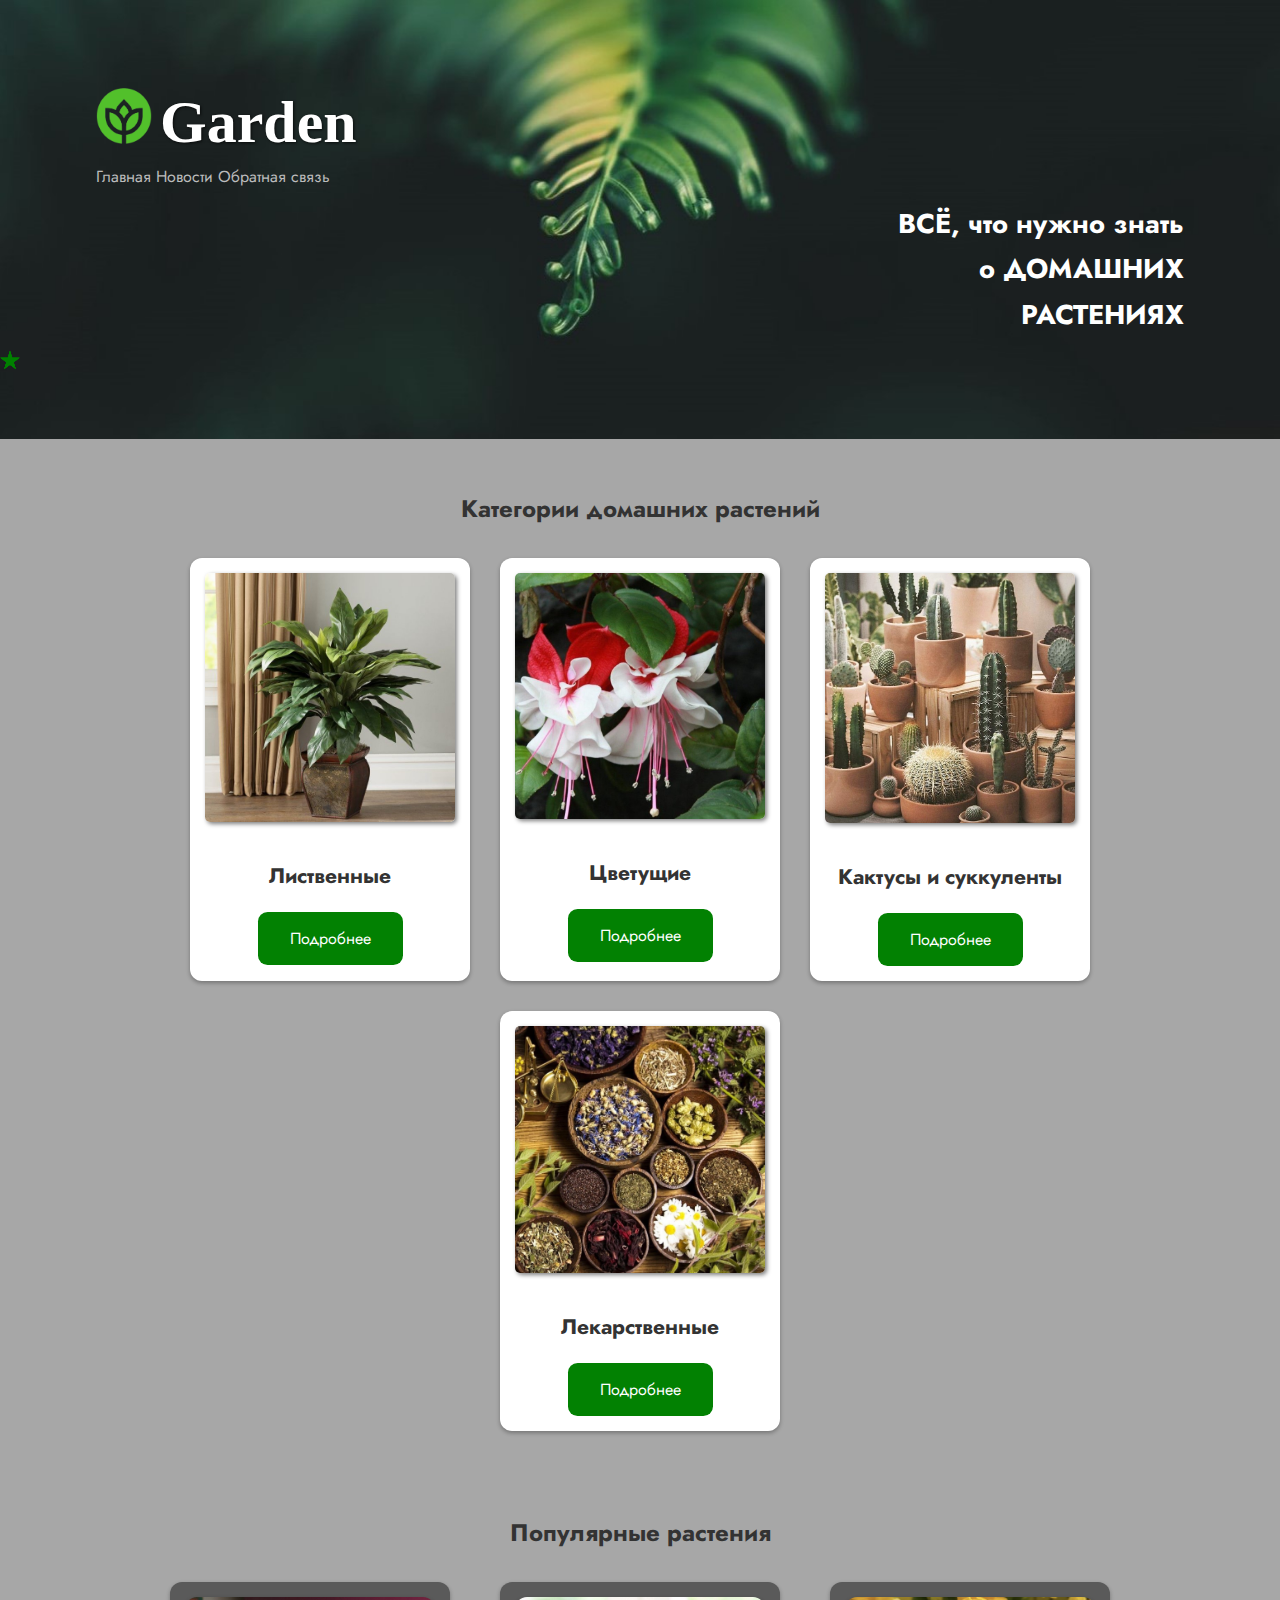
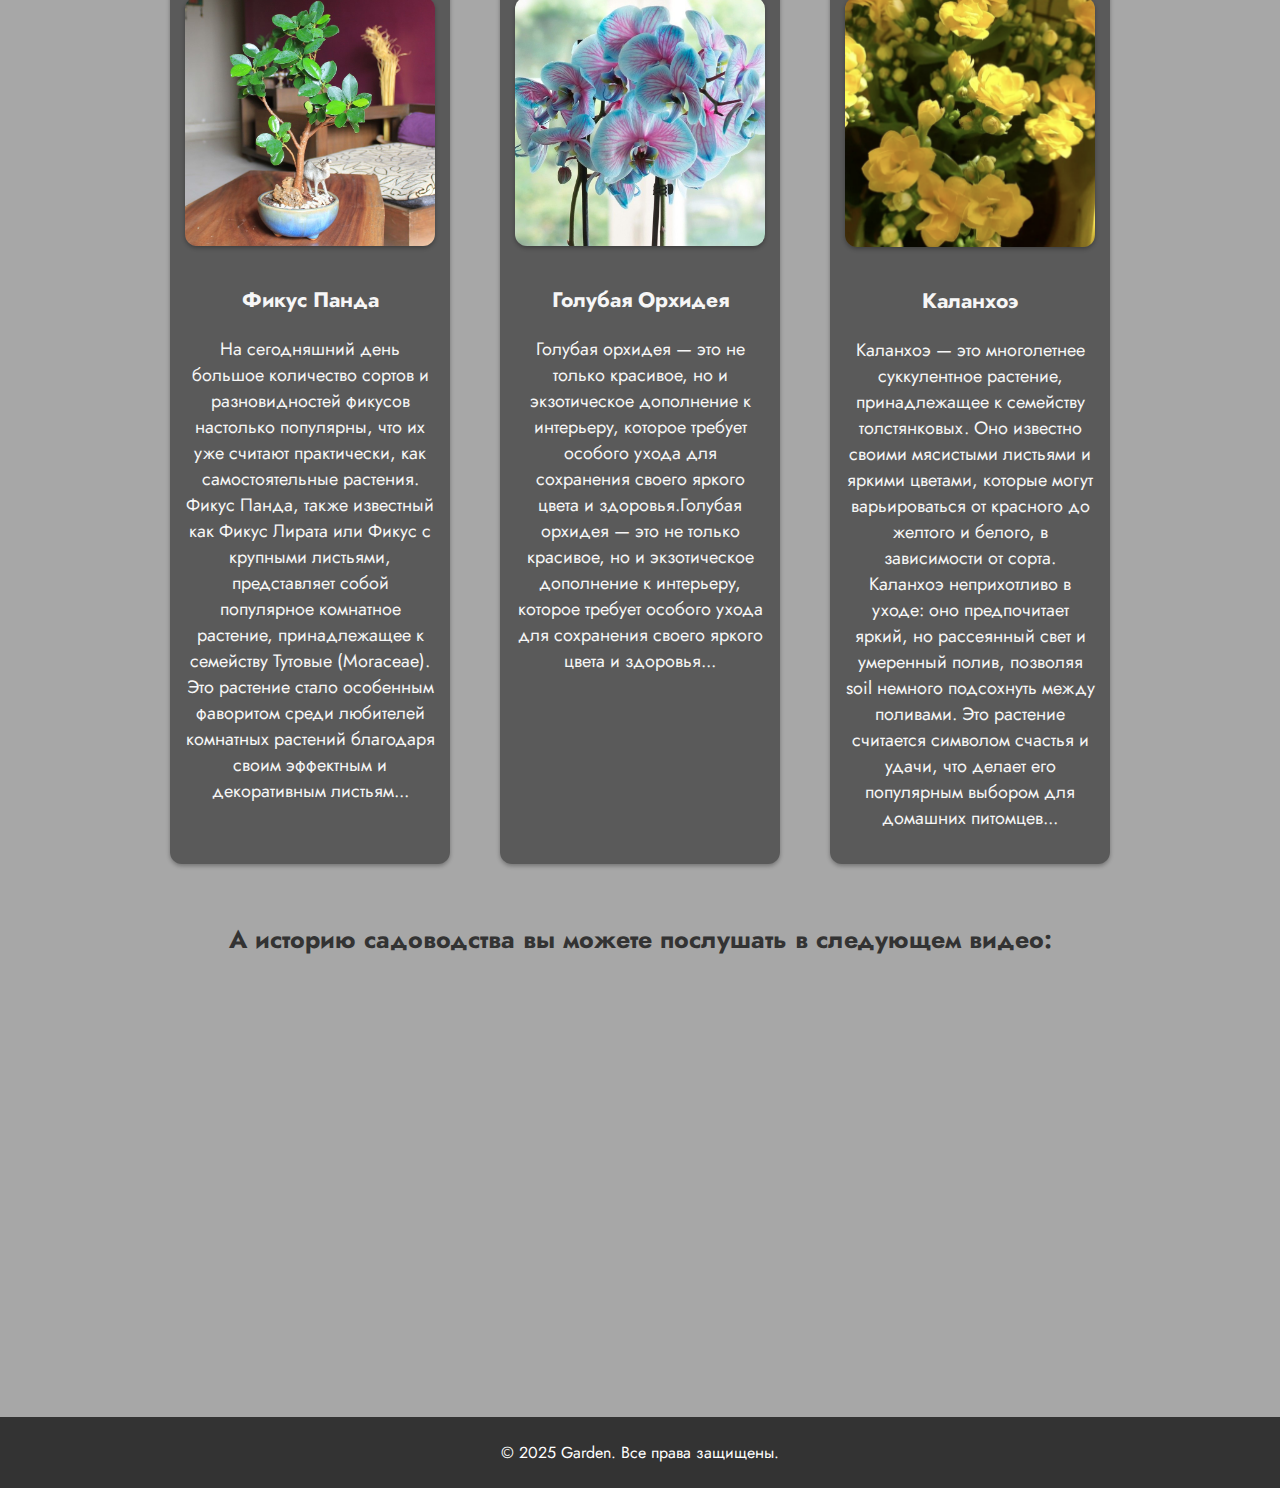
==== commit d903f71a: "course10" ====
--- a/index.html
+++ b/index.html
@@ -95,13 +95,13 @@
         
         <section class="history">
             <h3>А историю садоводства вы можете послушать в следующем видео:</h3>
-            <iframe width="720" height="405" src="https://rutube.ru/play/embed/9cd992c5b664aa6082fca5727329b5a9/" frameBorder="0" allow="clipboard-write; autoplay" webkitAllowFullScreen mozallowfullscreen allowFullScreen></iframe>
+            <iframe width="720" height="405" src="https://rutube.ru/play/embed/9cd992c5b664aa6082fca5727329b5a9/" allow="clipboard-write; autoplay; fullscreen" style="border: none;"></iframe>
         </section>
     </main>
 
     <footer>
         <div class="container">
-            <p>&copy;2025 Garden. Все права защищены.</p>
+            <p>&copy 2025 Garden. Все права защищены.</p>
         </div>
     </footer>
 </body>
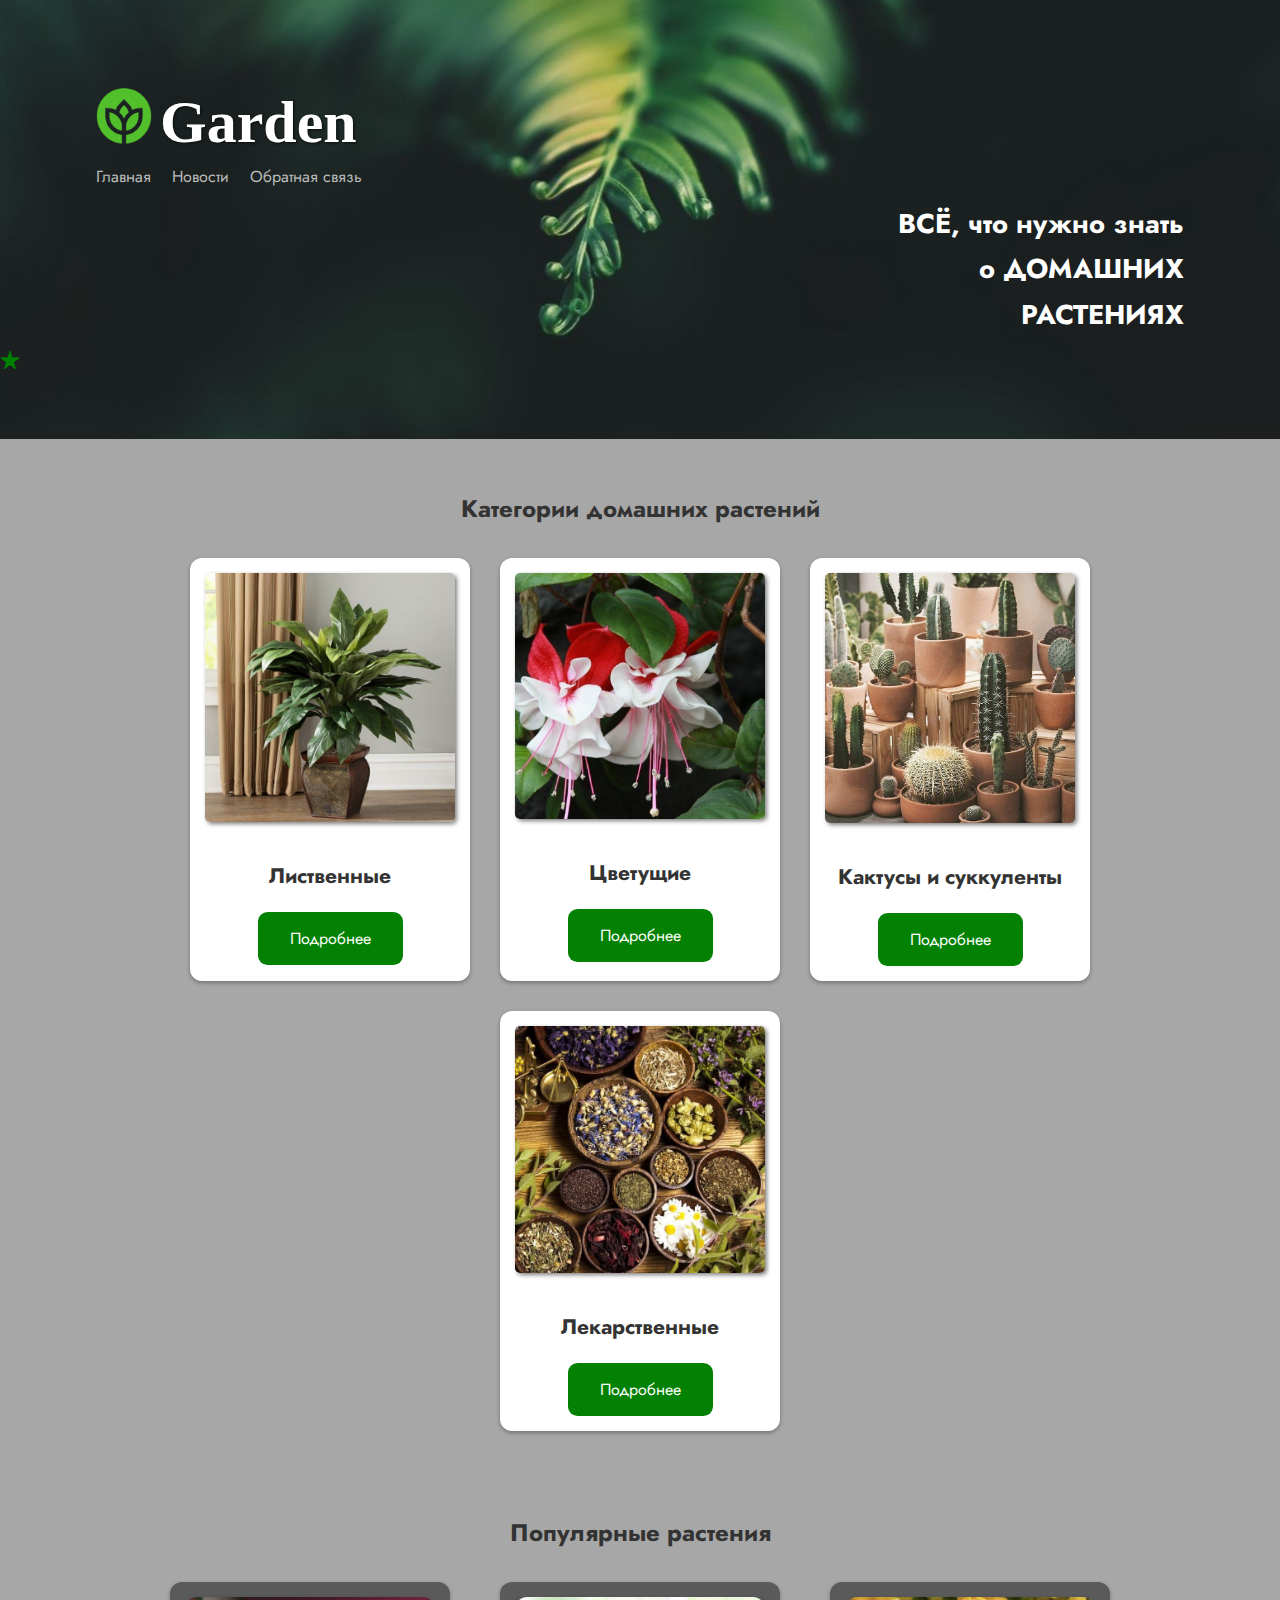
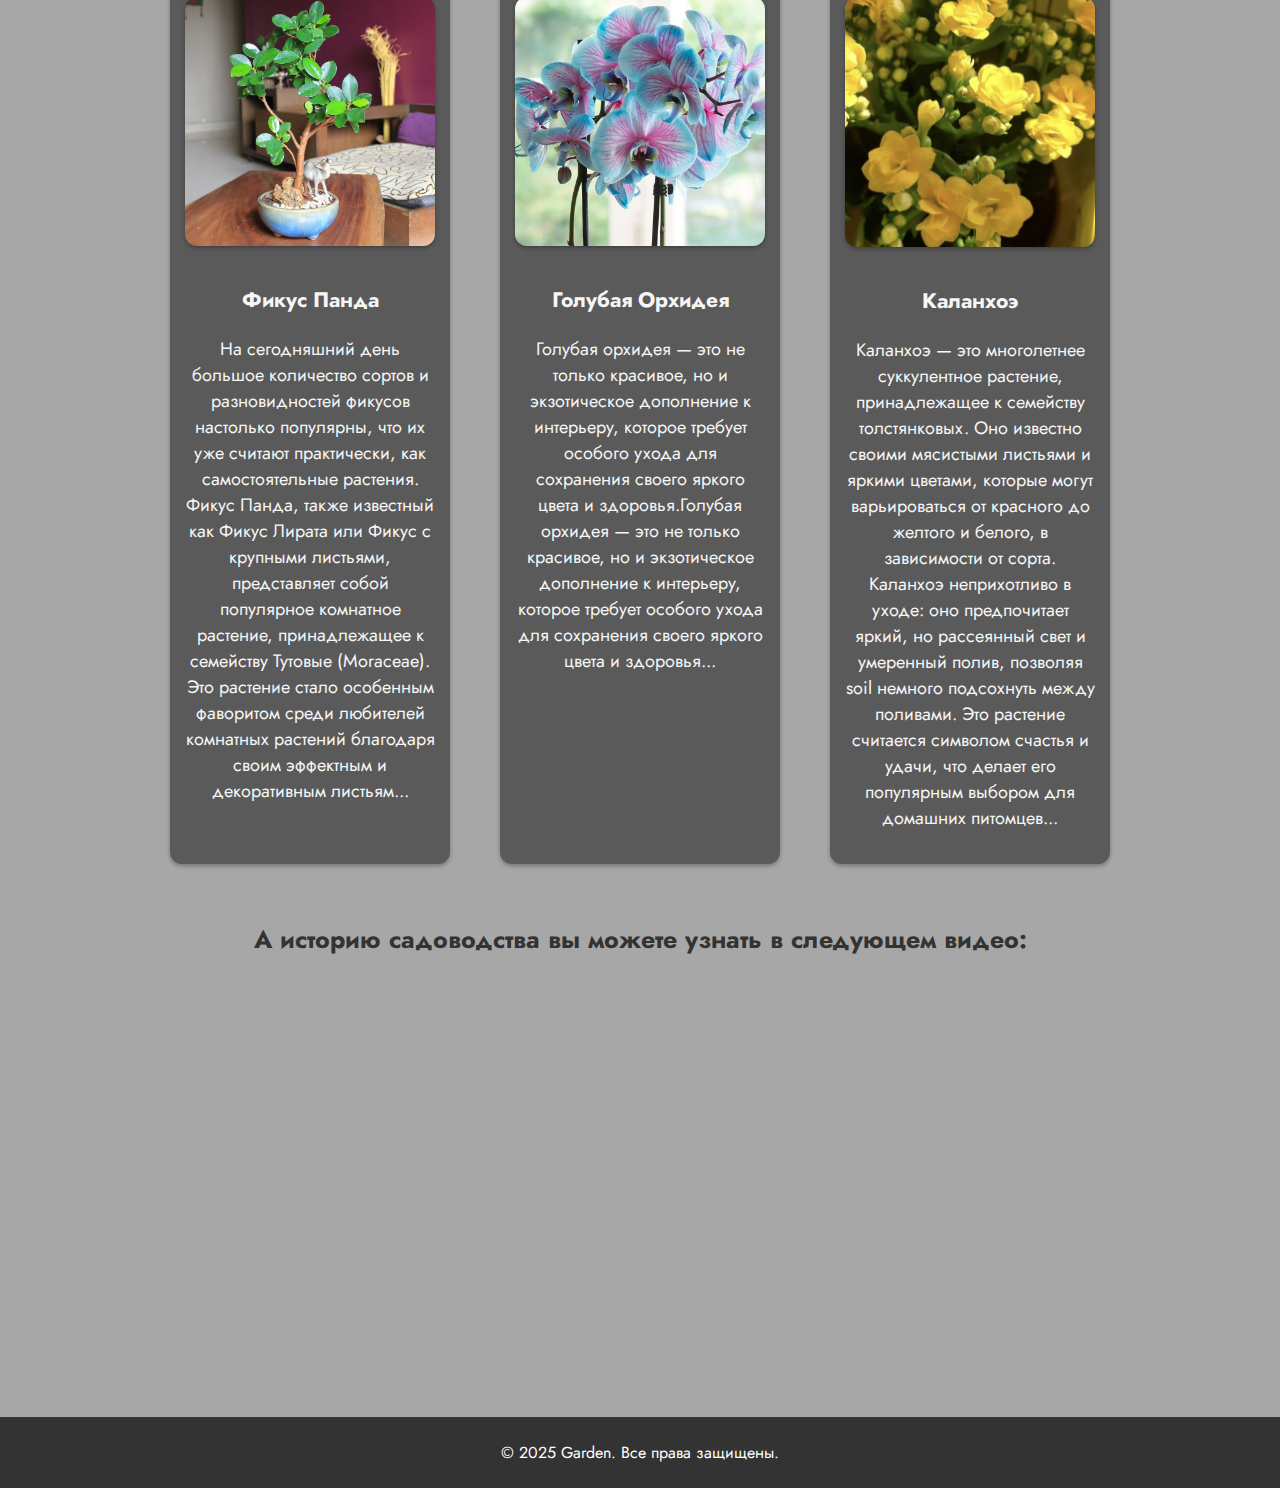
==== commit 88be88d9: "course11" ====
--- a/index.html
+++ b/index.html
@@ -94,7 +94,7 @@
         </section>
         
         <section class="history">
-            <h3>А историю садоводства вы можете послушать в следующем видео:</h3>
+            <h3>А историю садоводства вы можете узнать в следующем видео:</h3>
             <iframe width="720" height="405" src="https://rutube.ru/play/embed/9cd992c5b664aa6082fca5727329b5a9/" allow="clipboard-write; autoplay; fullscreen" style="border: none;"></iframe>
         </section>
     </main>
--- a/style.css
+++ b/style.css
@@ -61,11 +61,12 @@
 
 header nav {
     margin-top: 0.5rem;
+    margin-left: -1rem;
 }
 
 header nav a {
     color: #bcbcbc;
-    margin-left: 0rem; 
+    margin-left: 1rem; 
 }
 
 main {
@@ -495,7 +496,7 @@
 
 .feedback-form .rating {
     display: flex;
-    justify-content:space-between;
+    justify-content:space-around;
     margin-bottom: 15px;
     direction: ltr;
     flex-direction: row-reverse;
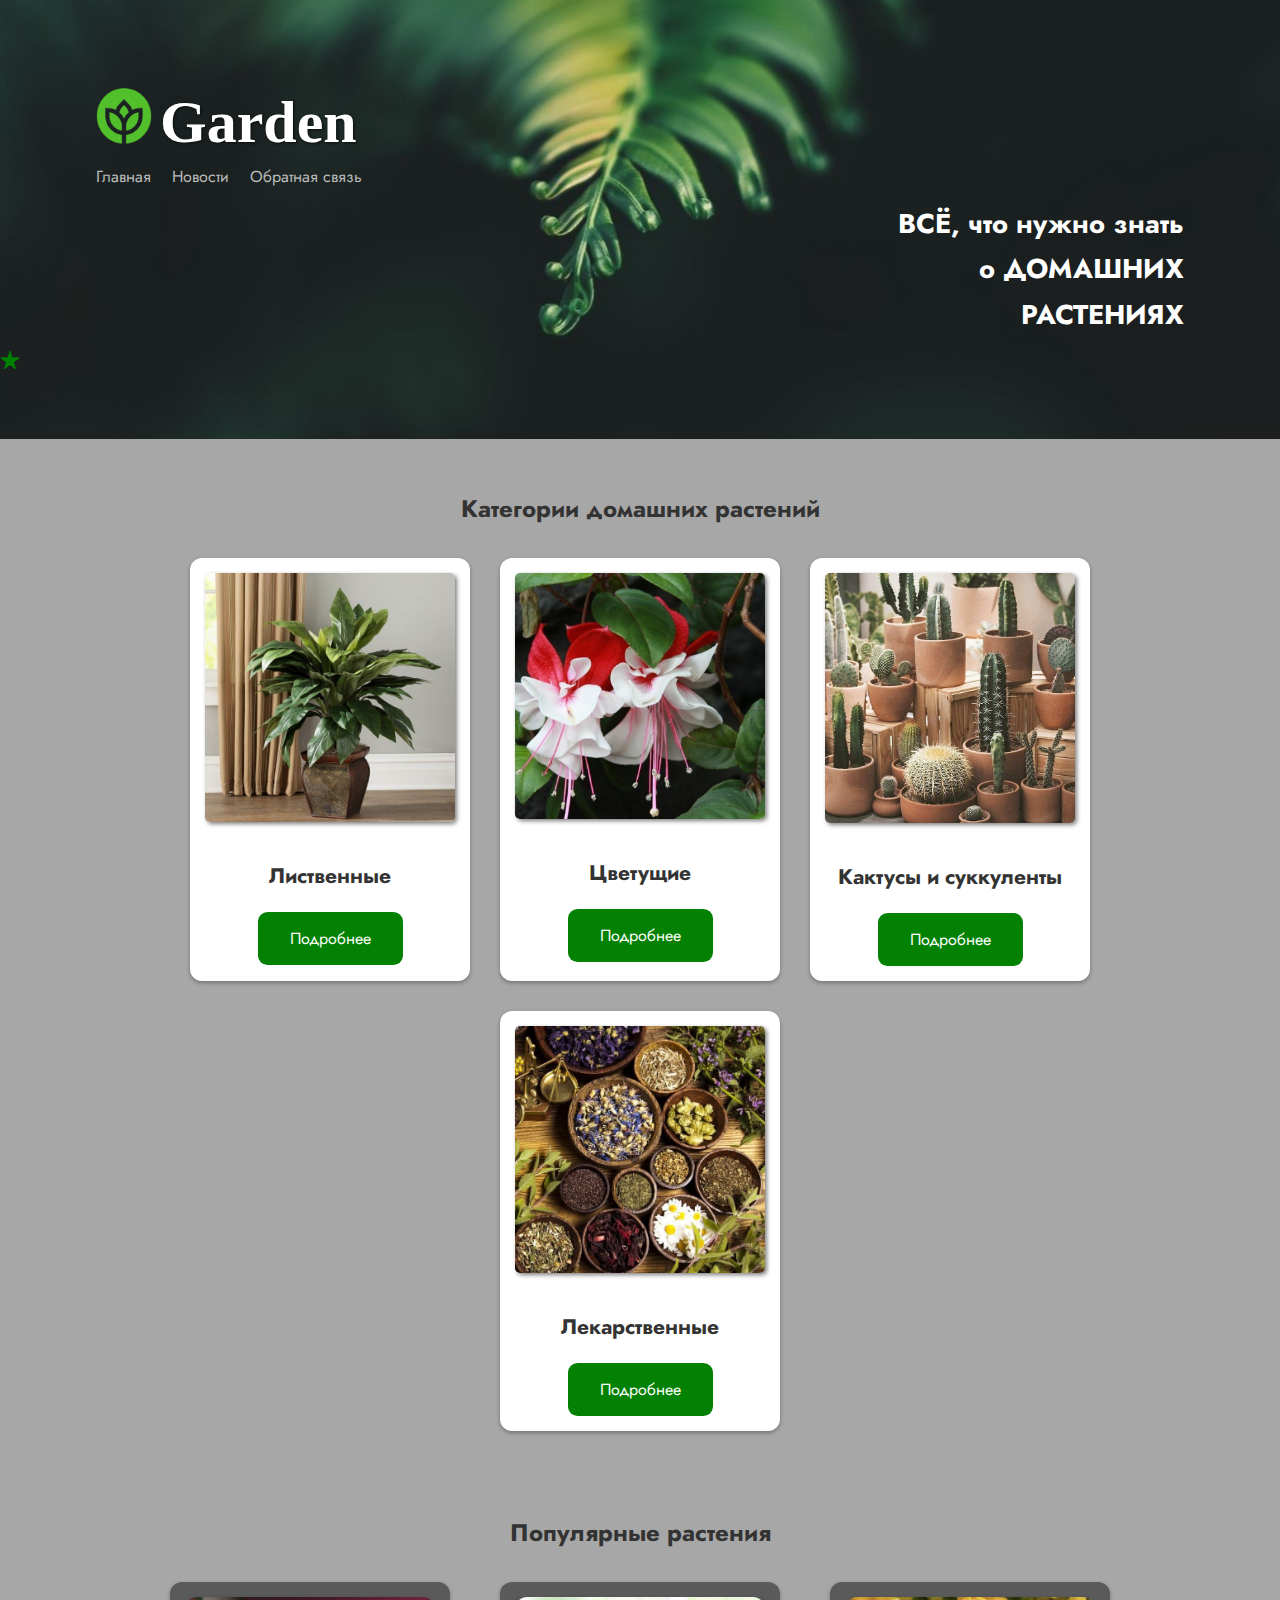
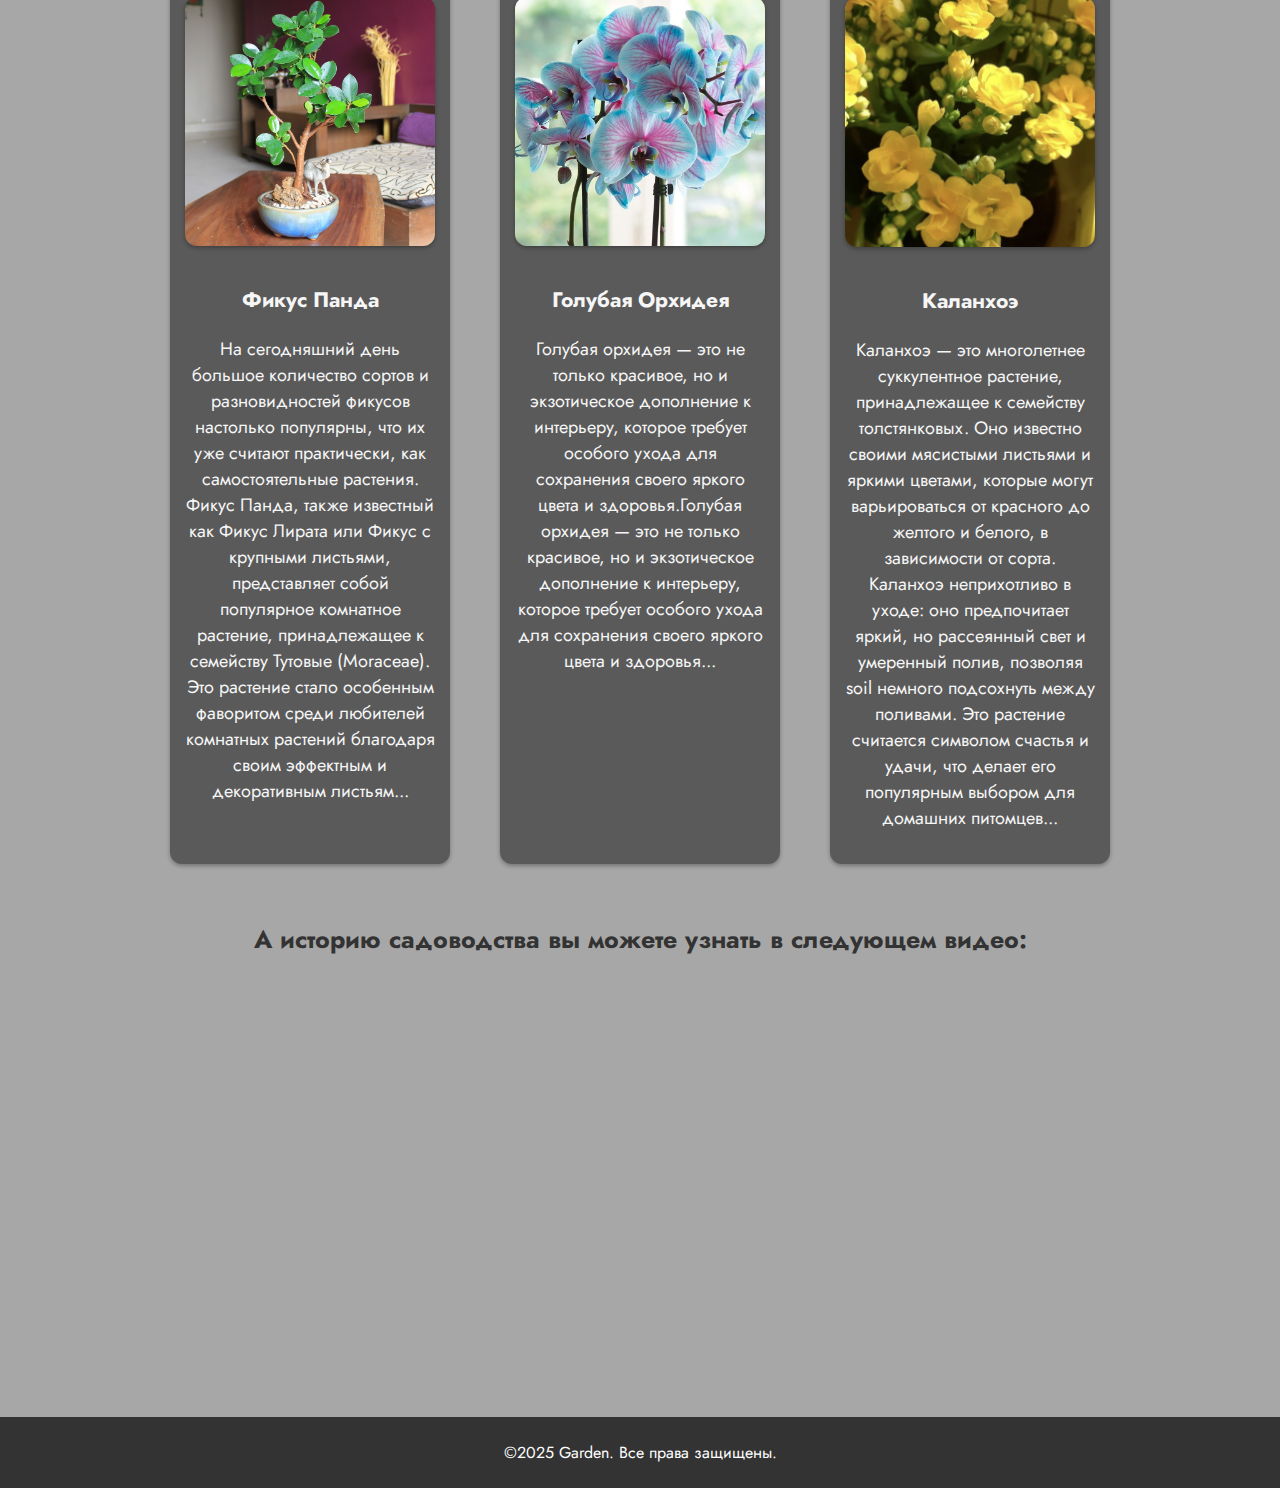
==== commit 672ce00b: "course12" ====
--- a/index.html
+++ b/index.html
@@ -101,7 +101,7 @@
 
     <footer>
         <div class="container">
-            <p>&copy 2025 Garden. Все права защищены.</p>
+            <p>&copy;2025 Garden. Все права защищены.</p>
         </div>
     </footer>
 </body>
